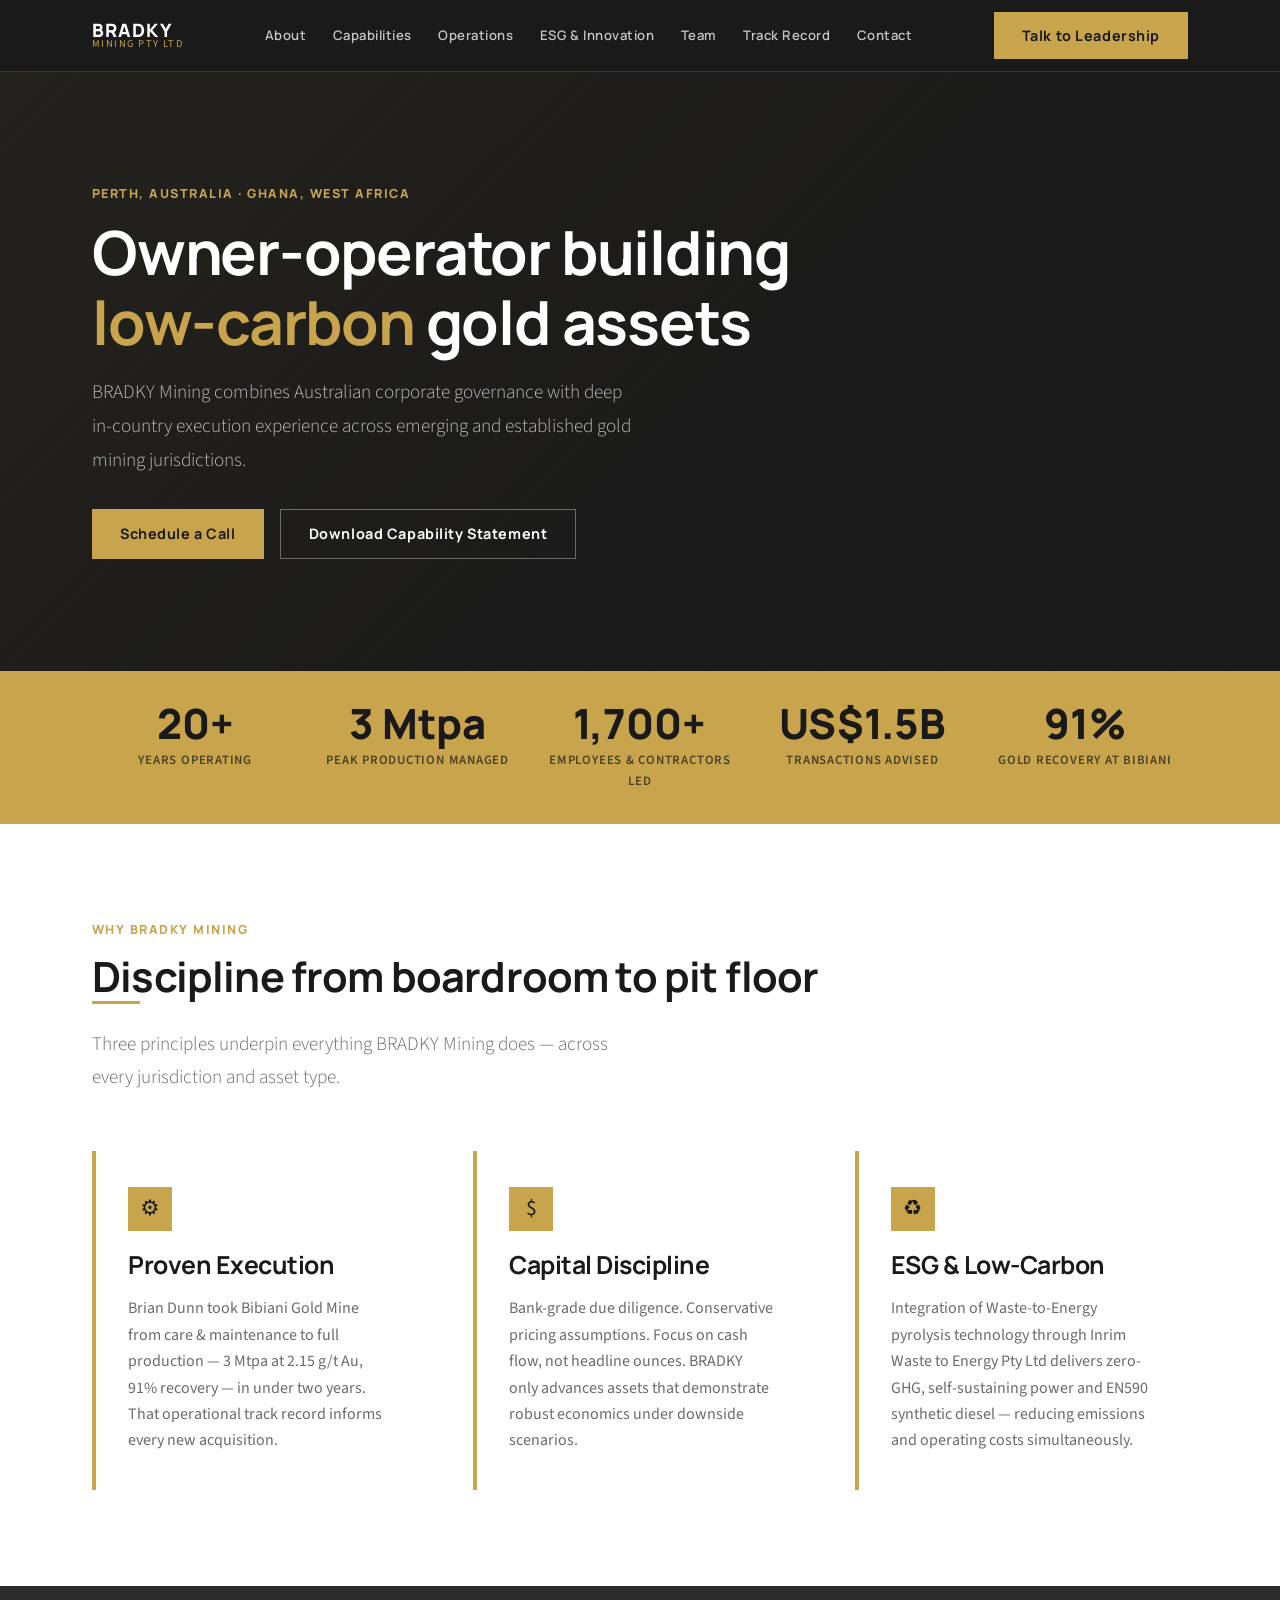
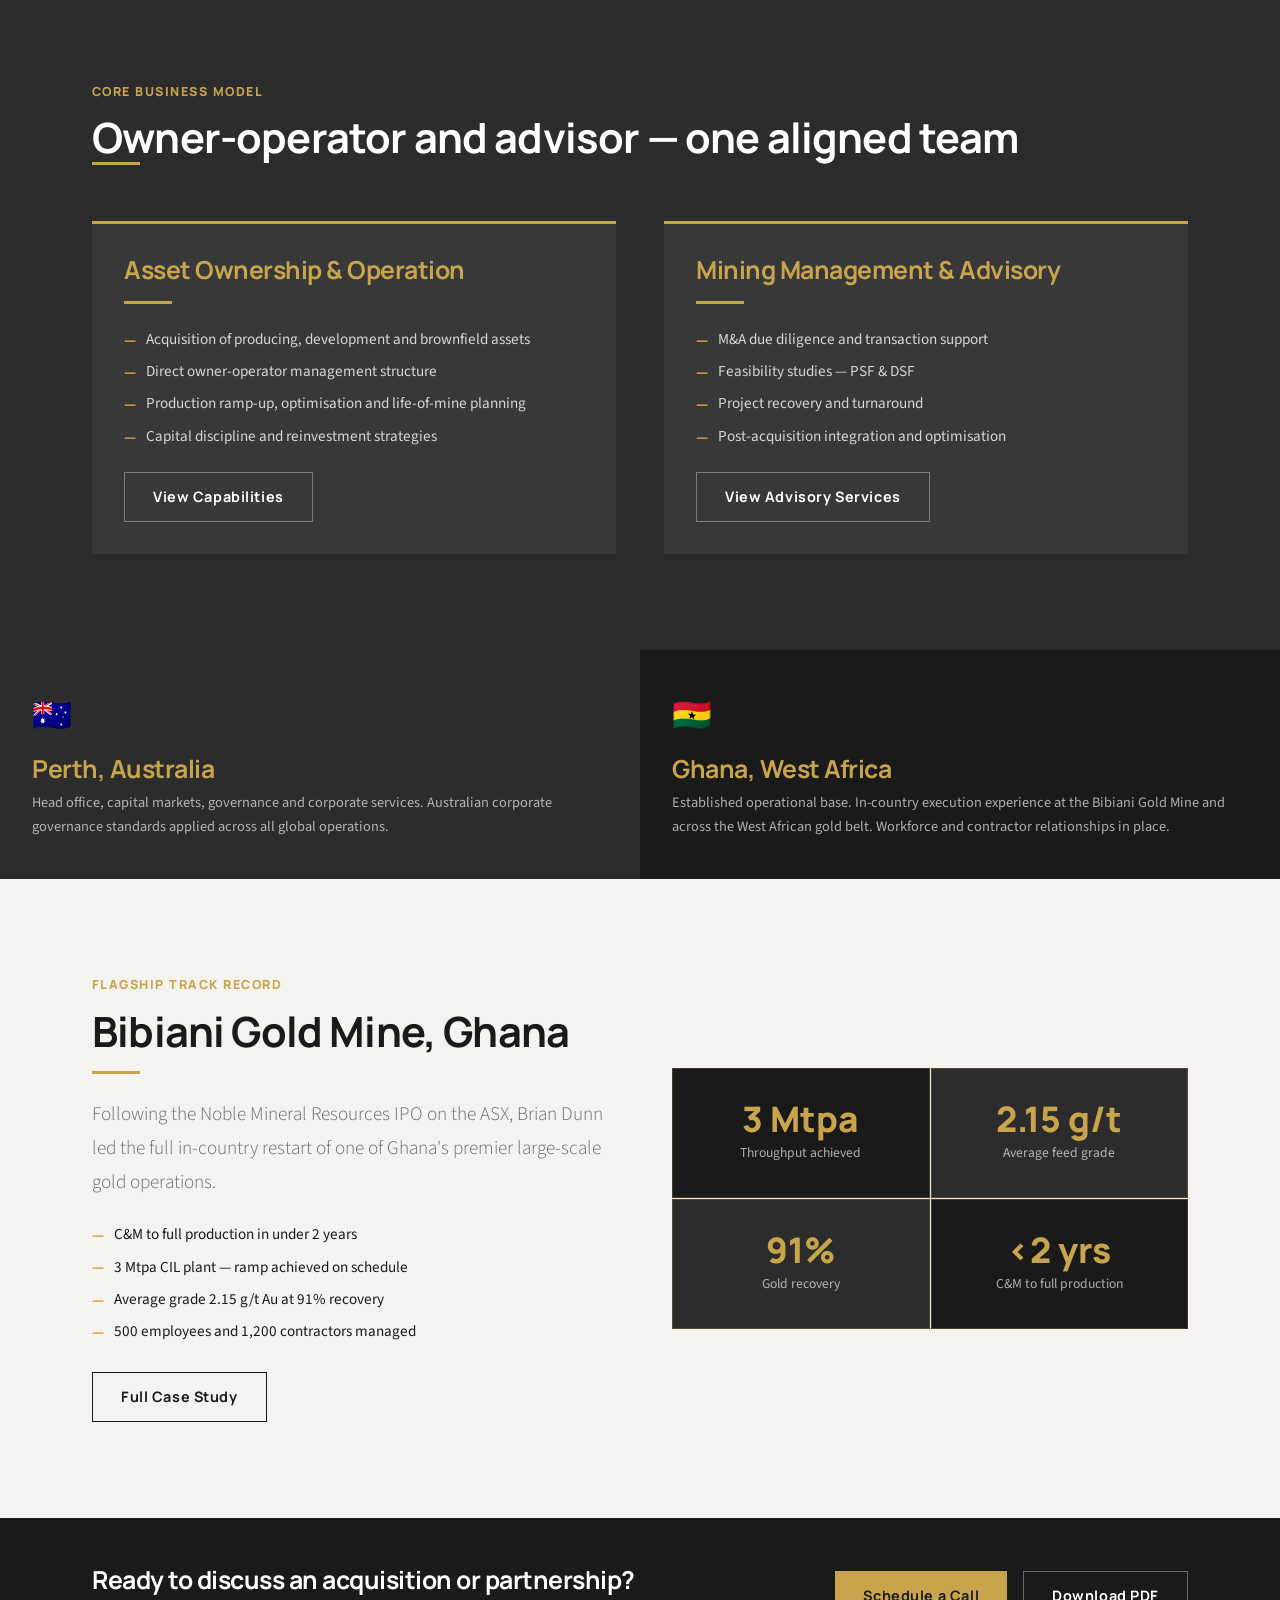
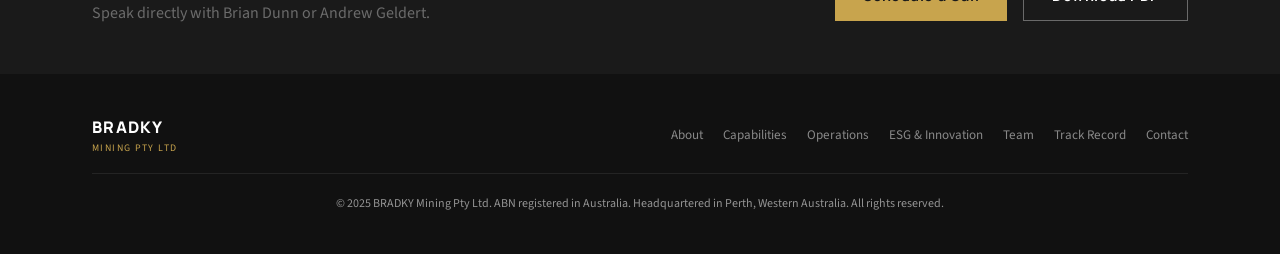
==== index.html @ a82b8973 "Initial build: BRADKY Mining static website 8-page HTML/CSS site with full design system, contact fo" ====
<!DOCTYPE html>
<html lang="en">
<head>
  <meta charset="UTF-8">
  <meta name="viewport" content="width=device-width, initial-scale=1.0">
  <title>BRADKY Mining — Owner-Operator Building Low-Carbon Gold Assets</title>
  <meta name="description" content="BRADKY Mining acquires, develops and operates world-class gold mining assets. Australian governance. West Africa execution. ESG-led, low-carbon operation.">
  <link rel="stylesheet" href="css/style.css">
  <script type="application/ld+json">
  {
    "@context": "https://schema.org",
    "@type": "Organization",
    "name": "BRADKY Mining Pty Ltd",
    "url": "https://bradkymining.com",
    "address": { "@type": "PostalAddress", "addressLocality": "Perth", "addressRegion": "WA", "addressCountry": "AU" },
    "contactPoint": [
      { "@type": "ContactPoint", "telephone": "+61439698681", "name": "Brian Dunn — Managing Director" },
      { "@type": "ContactPoint", "telephone": "+61456265282", "name": "Andrew Geldert — CEO" }
    ]
  }
  </script>
</head>
<body>

<!-- ── Navigation ──────────────────────────────────────────── -->
<nav class="nav">
  <div class="nav__inner">
    <a href="index.html" class="nav__logo">
      <span class="nav__logo-name">BRADKY</span>
      <span class="nav__logo-sub">Mining Pty Ltd</span>
    </a>

    <ul class="nav__links" id="navLinks">
      <li><a href="about.html">About</a></li>
      <li><a href="capabilities.html">Capabilities</a></li>
      <li><a href="operations.html">Operations</a></li>
      <li><a href="esg.html">ESG &amp; Innovation</a></li>
      <li><a href="team.html">Team</a></li>
      <li><a href="track-record.html">Track Record</a></li>
      <li><a href="contact.html">Contact</a></li>
    </ul>

    <div class="nav__cta">
      <a href="contact.html" class="btn btn--gold">Talk to Leadership</a>
    </div>

    <button class="nav__hamburger" id="hamburger" aria-label="Open menu">
      <span></span><span></span><span></span>
    </button>
  </div>
</nav>

<!-- ── Hero ────────────────────────────────────────────────── -->
<section class="hero">
  <div class="container">
    <div class="hero__inner">
      <span class="eyebrow">Perth, Australia · Ghana, West Africa</span>
      <h1>Owner-operator building <span>low-carbon</span> gold assets</h1>
      <p class="lead">BRADKY Mining combines Australian corporate governance with deep in-country execution experience across emerging and established gold mining jurisdictions.</p>
      <div class="hero__actions">
        <a href="contact.html" class="btn btn--gold">Schedule a Call</a>
        <a href="bradky-cap-statement.pdf" class="btn btn--outline" download>Download Capability Statement</a>
      </div>
    </div>
  </div>
</section>

<!-- ── Stats Band ───────────────────────────────────────────── -->
<div class="stats-band">
  <div class="container">
    <div class="stats-band__grid">
      <div class="stat-item">
        <div class="stat-item__value">20+</div>
        <div class="stat-item__label">Years operating</div>
      </div>
      <div class="stat-item">
        <div class="stat-item__value">3 Mtpa</div>
        <div class="stat-item__label">Peak production managed</div>
      </div>
      <div class="stat-item">
        <div class="stat-item__value">1,700+</div>
        <div class="stat-item__label">Employees &amp; contractors led</div>
      </div>
      <div class="stat-item">
        <div class="stat-item__value">US$1.5B</div>
        <div class="stat-item__label">Transactions advised</div>
      </div>
      <div class="stat-item">
        <div class="stat-item__value">91%</div>
        <div class="stat-item__label">Gold recovery at Bibiani</div>
      </div>
    </div>
  </div>
</div>

<!-- ── Three Proof Pillars ─────────────────────────────────── -->
<section class="section section--white">
  <div class="container">
    <div class="section-header">
      <span class="eyebrow">Why BRADKY Mining</span>
      <h2>Discipline from boardroom to pit floor</h2>
      <div class="gold-line"></div>
      <p class="lead">Three principles underpin everything BRADKY Mining does — across every jurisdiction and asset type.</p>
    </div>

    <div class="grid-3">
      <div class="pillar-card">
        <div class="pillar-card__icon">⚙</div>
        <h3>Proven Execution</h3>
        <p class="mt-2 text-slate">Brian Dunn took Bibiani Gold Mine from care &amp; maintenance to full production — 3 Mtpa at 2.15 g/t Au, 91% recovery — in under two years. That operational track record informs every new acquisition.</p>
      </div>

      <div class="pillar-card">
        <div class="pillar-card__icon">$</div>
        <h3>Capital Discipline</h3>
        <p class="mt-2 text-slate">Bank-grade due diligence. Conservative pricing assumptions. Focus on cash flow, not headline ounces. BRADKY only advances assets that demonstrate robust economics under downside scenarios.</p>
      </div>

      <div class="pillar-card">
        <div class="pillar-card__icon">♻</div>
        <h3>ESG &amp; Low-Carbon</h3>
        <p class="mt-2 text-slate">Integration of Waste-to-Energy pyrolysis technology through Inrim Waste to Energy Pty Ltd delivers zero-GHG, self-sustaining power and EN590 synthetic diesel — reducing emissions and operating costs simultaneously.</p>
      </div>
    </div>
  </div>
</section>

<!-- ── Dual Model ───────────────────────────────────────────── -->
<section class="section section--dark">
  <div class="container">
    <div class="section-header">
      <span class="eyebrow">Core Business Model</span>
      <h2 class="text-white">Owner-operator and advisor — one aligned team</h2>
      <div class="gold-line"></div>
    </div>

    <div class="grid-2">
      <div class="card card--dark">
        <h3 class="text-gold">Asset Ownership &amp; Operation</h3>
        <div class="gold-line mt-2"></div>
        <ul class="check-list check-list--dark mt-2">
          <li>Acquisition of producing, development and brownfield assets</li>
          <li>Direct owner-operator management structure</li>
          <li>Production ramp-up, optimisation and life-of-mine planning</li>
          <li>Capital discipline and reinvestment strategies</li>
        </ul>
        <a href="capabilities.html" class="btn btn--outline mt-4" style="margin-top:1.5rem">View Capabilities</a>
      </div>

      <div class="card card--dark">
        <h3 class="text-gold">Mining Management &amp; Advisory</h3>
        <div class="gold-line mt-2"></div>
        <ul class="check-list check-list--dark mt-2">
          <li>M&amp;A due diligence and transaction support</li>
          <li>Feasibility studies — PSF &amp; DSF</li>
          <li>Project recovery and turnaround</li>
          <li>Post-acquisition integration and optimisation</li>
        </ul>
        <a href="capabilities.html" class="btn btn--outline mt-4" style="margin-top:1.5rem">View Advisory Services</a>
      </div>
    </div>
  </div>
</section>

<!-- ── Geographic Footprint ────────────────────────────────── -->
<div class="footprint">
  <div class="footprint__item">
    <div class="footprint__flag">🇦🇺</div>
    <h3>Perth, Australia</h3>
    <p>Head office, capital markets, governance and corporate services. Australian corporate governance standards applied across all global operations.</p>
  </div>
  <div class="footprint__item">
    <div class="footprint__flag">🇬🇭</div>
    <h3>Ghana, West Africa</h3>
    <p>Established operational base. In-country execution experience at the Bibiani Gold Mine and across the West African gold belt. Workforce and contractor relationships in place.</p>
  </div>
</div>

<!-- ── Bibiani Highlight ────────────────────────────────────── -->
<section class="section">
  <div class="container">
    <div class="grid-2" style="align-items:center; gap: clamp(2rem,6vw,4rem)">
      <div>
        <span class="eyebrow">Flagship Track Record</span>
        <h2>Bibiani Gold Mine, Ghana</h2>
        <div class="gold-line mt-2"></div>
        <p class="lead mt-3">Following the Noble Mineral Resources IPO on the ASX, Brian Dunn led the full in-country restart of one of Ghana's premier large-scale gold operations.</p>
        <ul class="check-list mt-3">
          <li>C&amp;M to full production in under 2 years</li>
          <li>3 Mtpa CIL plant — ramp achieved on schedule</li>
          <li>Average grade 2.15 g/t Au at 91% recovery</li>
          <li>500 employees and 1,200 contractors managed</li>
        </ul>
        <a href="track-record.html" class="btn btn--outline-dark mt-4" style="margin-top:1.75rem">Full Case Study</a>
      </div>

      <div>
        <div style="display:grid; grid-template-columns:1fr 1fr; gap:1px; background:var(--stone)">
          <div class="metric-tile" style="background:var(--charcoal)">
            <div class="metric-tile__value">3 Mtpa</div>
            <div class="metric-tile__label">Throughput achieved</div>
          </div>
          <div class="metric-tile" style="background:var(--graphite)">
            <div class="metric-tile__value">2.15 g/t</div>
            <div class="metric-tile__label">Average feed grade</div>
          </div>
          <div class="metric-tile" style="background:var(--graphite)">
            <div class="metric-tile__value">91%</div>
            <div class="metric-tile__label">Gold recovery</div>
          </div>
          <div class="metric-tile" style="background:var(--charcoal)">
            <div class="metric-tile__value">&lt;2 yrs</div>
            <div class="metric-tile__label">C&amp;M to full production</div>
          </div>
        </div>
      </div>
    </div>
  </div>
</section>

<!-- ── CTA Band ─────────────────────────────────────────────── -->
<section class="section section--charcoal" style="padding-block:3rem">
  <div class="container" style="display:flex; flex-wrap:wrap; align-items:center; justify-content:space-between; gap:1.5rem">
    <div>
      <h3 class="text-white" style="margin-bottom:0.35rem">Ready to discuss an acquisition or partnership?</h3>
      <p class="text-slate">Speak directly with Brian Dunn or Andrew Geldert.</p>
    </div>
    <div style="display:flex; gap:1rem; flex-wrap:wrap">
      <a href="contact.html" class="btn btn--gold">Schedule a Call</a>
      <a href="bradky-cap-statement.pdf" class="btn btn--outline" download>Download PDF</a>
    </div>
  </div>
</section>

<!-- ── Footer ──────────────────────────────────────────────── -->
<footer class="footer">
  <div class="container">
    <div class="footer__inner">
      <div>
        <div class="footer__logo-name">BRADKY</div>
        <div class="footer__logo-sub">Mining Pty Ltd</div>
      </div>
      <nav class="footer__links">
        <a href="about.html">About</a>
        <a href="capabilities.html">Capabilities</a>
        <a href="operations.html">Operations</a>
        <a href="esg.html">ESG &amp; Innovation</a>
        <a href="team.html">Team</a>
        <a href="track-record.html">Track Record</a>
        <a href="contact.html">Contact</a>
      </nav>
    </div>
    <div class="footer__copy">
      &copy; 2025 BRADKY Mining Pty Ltd. ABN registered in Australia. Headquartered in Perth, Western Australia. All rights reserved.
    </div>
  </div>
</footer>

<script>
  const ham = document.getElementById('hamburger');
  const links = document.getElementById('navLinks');
  ham.addEventListener('click', () => {
    links.classList.toggle('open');
  });
  // Mark active nav link
  const path = location.pathname.split('/').pop() || 'index.html';
  document.querySelectorAll('.nav__links a').forEach(a => {
    if (a.getAttribute('href') === path) a.classList.add('active');
  });
</script>
</body>
</html>
---- css/style.css ----
/* ============================================================
   BRADKY MINING — Global Stylesheet
   Colors: Charcoal #1A1A1A | Graphite #2C2C2C | Gold #C8A44D
           Off-white #F4F3EF | Stone #E8E6DF | Slate #6B6B6B
   Fonts: Manrope (headings) | Source Sans 3 (body)
============================================================ */

@import url('https://fonts.googleapis.com/css2?family=Manrope:wght@400;600;700;800&family=Source+Sans+3:ital,wght@0,300;0,400;0,600;1,400&display=swap');

/* ── Reset & Base ─────────────────────────────────────────── */

*, *::before, *::after { box-sizing: border-box; margin: 0; padding: 0; }

html { scroll-behavior: smooth; font-size: 16px; }

body {
  font-family: 'Source Sans 3', system-ui, sans-serif;
  font-weight: 400;
  color: #1A1A1A;
  background: #F4F3EF;
  line-height: 1.65;
  -webkit-font-smoothing: antialiased;
}

img { display: block; max-width: 100%; }
a { color: inherit; text-decoration: none; }
ul { list-style: none; }

/* ── CSS Custom Properties ───────────────────────────────── */

:root {
  --gold:      #C8A44D;
  --gold-dark: #A8853A;
  --charcoal:  #1A1A1A;
  --graphite:  #2C2C2C;
  --slate:     #6B6B6B;
  --stone:     #E8E6DF;
  --offwhite:  #F4F3EF;
  --white:     #FFFFFF;

  --nav-h: 72px;
  --max-w: 1160px;
  --gap:   clamp(1.5rem, 4vw, 3rem);
  --section-pad: clamp(3.5rem, 8vw, 6rem);
}

/* ── Typography ──────────────────────────────────────────── */

h1, h2, h3, h4, h5 {
  font-family: 'Manrope', sans-serif;
  font-weight: 700;
  line-height: 1.15;
  letter-spacing: -0.02em;
}

h1 { font-size: clamp(2.4rem, 5vw, 3.8rem); }
h2 { font-size: clamp(1.75rem, 3.5vw, 2.6rem); }
h3 { font-size: clamp(1.2rem, 2.5vw, 1.55rem); }
h4 { font-size: 1.1rem; font-weight: 600; }

.eyebrow {
  font-family: 'Manrope', sans-serif;
  font-size: 0.78rem;
  font-weight: 800;
  letter-spacing: 0.12em;
  text-transform: uppercase;
  color: var(--gold);
  margin-bottom: 0.75rem;
  display: block;
}

.lead {
  font-size: clamp(1.05rem, 2vw, 1.2rem);
  font-weight: 300;
  color: var(--slate);
  max-width: 60ch;
  line-height: 1.75;
}

/* ── Layout ──────────────────────────────────────────────── */

.container {
  width: 100%;
  max-width: var(--max-w);
  margin-inline: auto;
  padding-inline: clamp(1rem, 4vw, 2rem);
}

.section {
  padding-block: var(--section-pad);
}

.section--dark {
  background: var(--graphite);
  color: var(--white);
}

.section--charcoal {
  background: var(--charcoal);
  color: var(--white);
}

.section--stone {
  background: var(--stone);
}

.section--white {
  background: var(--white);
}

.grid-2 {
  display: grid;
  grid-template-columns: repeat(auto-fit, minmax(min(100%, 480px), 1fr));
  gap: var(--gap);
}

.grid-3 {
  display: grid;
  grid-template-columns: repeat(auto-fit, minmax(min(100%, 300px), 1fr));
  gap: var(--gap);
}

.grid-4 {
  display: grid;
  grid-template-columns: repeat(auto-fit, minmax(min(100%, 220px), 1fr));
  gap: var(--gap);
}

.flex-center {
  display: flex;
  align-items: center;
  justify-content: center;
}

.text-center { text-align: center; }

.section-header {
  margin-bottom: clamp(2rem, 5vw, 3.5rem);
}

.section-header.centered {
  text-align: center;
}

.section-header.centered .lead {
  margin-inline: auto;
}

/* ── Buttons ─────────────────────────────────────────────── */

.btn {
  display: inline-flex;
  align-items: center;
  gap: 0.5rem;
  padding: 0.75rem 1.75rem;
  font-family: 'Manrope', sans-serif;
  font-size: 0.9rem;
  font-weight: 700;
  letter-spacing: 0.04em;
  border: none;
  cursor: pointer;
  transition: all 0.2s ease;
  white-space: nowrap;
}

.btn--gold {
  background: var(--gold);
  color: var(--charcoal);
}

.btn--gold:hover {
  background: var(--gold-dark);
  transform: translateY(-1px);
}

.btn--outline {
  background: transparent;
  color: var(--white);
  border: 1.5px solid rgba(255,255,255,0.35);
}

.btn--outline:hover {
  border-color: var(--gold);
  color: var(--gold);
}

.btn--outline-dark {
  background: transparent;
  color: var(--charcoal);
  border: 1.5px solid var(--charcoal);
}

.btn--outline-dark:hover {
  background: var(--charcoal);
  color: var(--white);
}

/* ── Navigation ──────────────────────────────────────────── */

.nav {
  position: sticky;
  top: 0;
  z-index: 100;
  height: var(--nav-h);
  background: var(--charcoal);
  border-bottom: 1px solid rgba(200,164,77,0.2);
  display: flex;
  align-items: center;
}

.nav__inner {
  display: flex;
  align-items: center;
  justify-content: space-between;
  gap: 2rem;
  width: 100%;
  max-width: var(--max-w);
  margin-inline: auto;
  padding-inline: clamp(1rem, 4vw, 2rem);
}

.nav__logo {
  display: flex;
  flex-direction: column;
  line-height: 1;
}

.nav__logo-name {
  font-family: 'Manrope', sans-serif;
  font-size: 1.15rem;
  font-weight: 800;
  color: var(--white);
  letter-spacing: 0.06em;
  text-transform: uppercase;
}

.nav__logo-sub {
  font-size: 0.65rem;
  font-weight: 400;
  letter-spacing: 0.14em;
  text-transform: uppercase;
  color: var(--gold);
}

.nav__links {
  display: flex;
  align-items: center;
  gap: 0.25rem;
}

.nav__links a {
  font-family: 'Manrope', sans-serif;
  font-size: 0.82rem;
  font-weight: 600;
  letter-spacing: 0.04em;
  color: rgba(255,255,255,0.75);
  padding: 0.4rem 0.7rem;
  transition: color 0.15s;
}

.nav__links a:hover,
.nav__links a.active {
  color: var(--gold);
}

.nav__cta {
  flex-shrink: 0;
}

.nav__hamburger {
  display: none;
  flex-direction: column;
  gap: 5px;
  cursor: pointer;
  background: none;
  border: none;
  padding: 4px;
}

.nav__hamburger span {
  display: block;
  width: 24px;
  height: 2px;
  background: var(--white);
  transition: all 0.2s;
}

/* ── Hero ────────────────────────────────────────────────── */

.hero {
  background: var(--charcoal);
  color: var(--white);
  padding-block: clamp(4rem, 10vw, 7rem);
  position: relative;
  overflow: hidden;
}

.hero::before {
  content: '';
  position: absolute;
  inset: 0;
  background:
    linear-gradient(135deg, rgba(200,164,77,0.06) 0%, transparent 60%),
    repeating-linear-gradient(
      -45deg,
      transparent,
      transparent 40px,
      rgba(255,255,255,0.012) 40px,
      rgba(255,255,255,0.012) 41px
    );
  pointer-events: none;
}

.hero__inner {
  position: relative;
  max-width: 760px;
}

.hero h1 {
  margin-bottom: 1.25rem;
  color: var(--white);
}

.hero h1 span {
  color: var(--gold);
}

.hero .lead {
  color: rgba(255,255,255,0.7);
  margin-bottom: 2rem;
}

.hero__actions {
  display: flex;
  flex-wrap: wrap;
  gap: 1rem;
}

/* ── Stats Band ──────────────────────────────────────────── */

.stats-band {
  background: var(--gold);
  padding-block: 2rem;
}

.stats-band__grid {
  display: grid;
  grid-template-columns: repeat(auto-fit, minmax(150px, 1fr));
  gap: 1rem;
  text-align: center;
}

.stat-item__value {
  font-family: 'Manrope', sans-serif;
  font-size: clamp(1.8rem, 4vw, 2.6rem);
  font-weight: 800;
  color: var(--charcoal);
  line-height: 1;
}

.stat-item__label {
  font-size: 0.8rem;
  font-weight: 600;
  color: rgba(26,26,26,0.7);
  text-transform: uppercase;
  letter-spacing: 0.06em;
  margin-top: 0.35rem;
}

/* ── Cards ───────────────────────────────────────────────── */

.card {
  background: var(--white);
  padding: 2rem;
  border-top: 3px solid var(--gold);
}

.card--dark {
  background: rgba(255,255,255,0.06);
  border-top-color: var(--gold);
  color: var(--white);
}

.card h3, .card h4 {
  margin-bottom: 0.75rem;
}

.card p {
  font-size: 0.95rem;
  color: var(--slate);
  line-height: 1.65;
}

.card--dark p {
  color: rgba(255,255,255,0.65);
}

/* Pillar cards on home */
.pillar-card {
  padding: 2.25rem 2rem;
  background: var(--white);
  border-left: 4px solid var(--gold);
}

.pillar-card__icon {
  width: 44px;
  height: 44px;
  background: var(--gold);
  display: flex;
  align-items: center;
  justify-content: center;
  margin-bottom: 1.25rem;
  font-size: 1.35rem;
}

/* ── Check Lists ─────────────────────────────────────────── */

.check-list {
  display: flex;
  flex-direction: column;
  gap: 0.55rem;
}

.check-list li {
  display: flex;
  gap: 0.65rem;
  font-size: 0.95rem;
  line-height: 1.5;
}

.check-list li::before {
  content: '—';
  color: var(--gold);
  flex-shrink: 0;
  font-weight: 700;
  margin-top: 0.05em;
}

.check-list--dark li {
  color: rgba(255,255,255,0.8);
}

/* ── Footprint band ──────────────────────────────────────── */

.footprint {
  display: grid;
  grid-template-columns: repeat(auto-fit, minmax(250px, 1fr));
  gap: 0;
}

.footprint__item {
  padding: 2.5rem 2rem;
  position: relative;
}

.footprint__item:first-child { background: var(--graphite); }
.footprint__item:last-child  { background: var(--charcoal); }

.footprint__flag {
  font-size: 2rem;
  margin-bottom: 0.75rem;
}

.footprint__item h3 {
  color: var(--gold);
  margin-bottom: 0.5rem;
}

.footprint__item p {
  color: rgba(255,255,255,0.65);
  font-size: 0.9rem;
}

/* ── Process timeline ────────────────────────────────────── */

.process-steps {
  display: grid;
  grid-template-columns: repeat(auto-fit, minmax(200px, 1fr));
  gap: 0;
  position: relative;
}

.process-step {
  padding: 2rem 1.5rem;
  background: var(--white);
  border-top: 4px solid transparent;
  position: relative;
}

.process-step:nth-child(1) { border-color: #C8A44D; }
.process-step:nth-child(2) { border-color: #B8943D; }
.process-step:nth-child(3) { border-color: #A8842D; }
.process-step:nth-child(4) { border-color: #98741D; }

.process-step__num {
  font-family: 'Manrope', sans-serif;
  font-size: 2.5rem;
  font-weight: 800;
  color: var(--stone);
  line-height: 1;
  margin-bottom: 0.5rem;
}

.process-step h4 {
  margin-bottom: 0.5rem;
  color: var(--charcoal);
}

.process-step p {
  font-size: 0.88rem;
  color: var(--slate);
}

/* ── Bio Cards ───────────────────────────────────────────── */

.bio-card {
  background: var(--white);
  overflow: hidden;
}

.bio-card__head {
  background: var(--graphite);
  padding: 2rem;
  position: relative;
}

.bio-card__avatar {
  width: 72px;
  height: 72px;
  border-radius: 50%;
  background: var(--gold);
  display: flex;
  align-items: center;
  justify-content: center;
  font-family: 'Manrope', sans-serif;
  font-size: 1.5rem;
  font-weight: 800;
  color: var(--charcoal);
  margin-bottom: 1rem;
}

.bio-card__name {
  font-family: 'Manrope', sans-serif;
  font-size: 1.2rem;
  font-weight: 700;
  color: var(--white);
  margin-bottom: 0.2rem;
}

.bio-card__role {
  font-size: 0.8rem;
  color: var(--gold);
  font-weight: 600;
  letter-spacing: 0.06em;
  text-transform: uppercase;
}

.bio-card__body {
  padding: 1.75rem 2rem;
}

.bio-card__body p {
  font-size: 0.92rem;
  color: var(--slate);
  margin-bottom: 1rem;
  line-height: 1.6;
}

/* ── Team roster table-style ─────────────────────────────── */

.team-grid {
  display: grid;
  grid-template-columns: repeat(auto-fill, minmax(min(100%, 280px), 1fr));
  gap: 1px;
  background: var(--stone);
}

.team-member {
  background: var(--white);
  padding: 1.5rem;
}

.team-member__initials {
  width: 48px;
  height: 48px;
  background: var(--charcoal);
  color: var(--gold);
  font-family: 'Manrope', sans-serif;
  font-weight: 800;
  font-size: 0.95rem;
  display: flex;
  align-items: center;
  justify-content: center;
  margin-bottom: 0.85rem;
  letter-spacing: 0.04em;
}

.team-member__name {
  font-family: 'Manrope', sans-serif;
  font-size: 1rem;
  font-weight: 700;
  color: var(--charcoal);
}

.team-member__discipline {
  font-size: 0.78rem;
  font-weight: 600;
  color: var(--gold);
  letter-spacing: 0.08em;
  text-transform: uppercase;
  margin-bottom: 0.6rem;
}

.team-member__region {
  display: inline-block;
  font-size: 0.72rem;
  padding: 0.2rem 0.55rem;
  background: var(--stone);
  color: var(--slate);
  letter-spacing: 0.04em;
  margin-bottom: 0.75rem;
}

.team-member__bio {
  font-size: 0.88rem;
  color: var(--slate);
  line-height: 1.55;
}

/* ── Metric/Proof tiles ──────────────────────────────────── */

.metric-tile {
  padding: 2rem;
  background: rgba(200,164,77,0.08);
  border: 1px solid rgba(200,164,77,0.25);
  text-align: center;
}

.metric-tile__value {
  font-family: 'Manrope', sans-serif;
  font-size: 2.2rem;
  font-weight: 800;
  color: var(--gold);
  line-height: 1;
  margin-bottom: 0.4rem;
}

.metric-tile__label {
  font-size: 0.85rem;
  color: rgba(255,255,255,0.65);
}

/* ── W2E Diagram ─────────────────────────────────────────── */

.w2e-flow {
  display: flex;
  flex-wrap: wrap;
  align-items: center;
  gap: 0;
}

.w2e-step {
  flex: 1;
  min-width: 160px;
  padding: 1.5rem 1.25rem;
  background: rgba(255,255,255,0.05);
  text-align: center;
  position: relative;
}

.w2e-step + .w2e-step::before {
  content: '→';
  position: absolute;
  left: -0.75rem;
  top: 50%;
  transform: translateY(-50%);
  color: var(--gold);
  font-size: 1.1rem;
  font-weight: 700;
}

.w2e-step__icon {
  font-size: 2rem;
  margin-bottom: 0.5rem;
  display: block;
}

.w2e-step h4 {
  color: var(--gold);
  font-size: 0.85rem;
  letter-spacing: 0.06em;
  text-transform: uppercase;
  margin-bottom: 0.35rem;
}

.w2e-step p {
  font-size: 0.82rem;
  color: rgba(255,255,255,0.55);
}

/* ── Contact ─────────────────────────────────────────────── */

.contact-form {
  display: flex;
  flex-direction: column;
  gap: 1rem;
}

.form-group {
  display: flex;
  flex-direction: column;
  gap: 0.35rem;
}

.form-group label {
  font-family: 'Manrope', sans-serif;
  font-size: 0.8rem;
  font-weight: 700;
  letter-spacing: 0.06em;
  text-transform: uppercase;
  color: var(--slate);
}

.form-group input,
.form-group select,
.form-group textarea {
  padding: 0.75rem 1rem;
  font-family: 'Source Sans 3', sans-serif;
  font-size: 0.95rem;
  border: 1.5px solid var(--stone);
  background: var(--white);
  color: var(--charcoal);
  transition: border-color 0.15s;
  outline: none;
  width: 100%;
}

.form-group input:focus,
.form-group select:focus,
.form-group textarea:focus {
  border-color: var(--gold);
}

.form-group textarea { resize: vertical; min-height: 120px; }

.contact-detail {
  display: flex;
  gap: 1rem;
  align-items: flex-start;
  padding: 1.25rem 0;
  border-bottom: 1px solid var(--stone);
}

.contact-detail__icon {
  width: 40px;
  height: 40px;
  background: var(--gold);
  display: flex;
  align-items: center;
  justify-content: center;
  font-size: 1rem;
  flex-shrink: 0;
}

.contact-detail__label {
  font-size: 0.78rem;
  font-weight: 700;
  letter-spacing: 0.08em;
  text-transform: uppercase;
  color: var(--slate);
  margin-bottom: 0.2rem;
}

.contact-detail__value {
  font-size: 0.95rem;
  color: var(--charcoal);
  font-weight: 600;
}

.contact-detail__value a {
  color: var(--charcoal);
}

.contact-detail__value a:hover {
  color: var(--gold-dark);
}

/* ── Quote block ─────────────────────────────────────────── */

.quote-block {
  border-left: 4px solid var(--gold);
  padding: 1.25rem 1.75rem;
  background: rgba(200,164,77,0.06);
}

.quote-block p {
  font-style: italic;
  font-size: 1.05rem;
  color: var(--charcoal);
  line-height: 1.7;
}

/* ── Accordion ───────────────────────────────────────────── */

.accordion-item {
  border-bottom: 1px solid var(--stone);
}

.accordion-btn {
  width: 100%;
  display: flex;
  justify-content: space-between;
  align-items: center;
  padding: 1.1rem 0;
  background: none;
  border: none;
  cursor: pointer;
  font-family: 'Manrope', sans-serif;
  font-size: 1rem;
  font-weight: 700;
  color: var(--charcoal);
  text-align: left;
  gap: 1rem;
}

.accordion-btn:hover { color: var(--gold-dark); }

.accordion-btn__icon {
  flex-shrink: 0;
  width: 28px;
  height: 28px;
  border: 1.5px solid currentColor;
  display: flex;
  align-items: center;
  justify-content: center;
  font-size: 1rem;
  transition: transform 0.2s;
}

.accordion-item.open .accordion-btn__icon { transform: rotate(45deg); }

.accordion-body {
  display: none;
  padding-bottom: 1.25rem;
}

.accordion-item.open .accordion-body { display: block; }

/* ── Page hero (inner pages) ─────────────────────────────── */

.page-hero {
  background: var(--graphite);
  padding-block: clamp(2.5rem, 6vw, 4rem);
  color: var(--white);
  border-bottom: 3px solid var(--gold);
}

.page-hero h1 { color: var(--white); margin-bottom: 0.6rem; }
.page-hero .lead { color: rgba(255,255,255,0.65); }

/* ── Dividers ────────────────────────────────────────────── */

.gold-line {
  width: 48px;
  height: 3px;
  background: var(--gold);
  margin-bottom: 1.5rem;
}

.gold-line--center { margin-inline: auto; margin-bottom: 1.5rem; }

/* ── Footer ──────────────────────────────────────────────── */

.footer {
  background: #111;
  color: rgba(255,255,255,0.55);
  padding-block: 2.5rem;
}

.footer__inner {
  display: flex;
  flex-wrap: wrap;
  justify-content: space-between;
  align-items: center;
  gap: 1.5rem;
}

.footer__logo-name {
  font-family: 'Manrope', sans-serif;
  font-size: 1rem;
  font-weight: 800;
  color: var(--white);
  letter-spacing: 0.08em;
  text-transform: uppercase;
}

.footer__logo-sub {
  font-size: 0.62rem;
  letter-spacing: 0.14em;
  text-transform: uppercase;
  color: var(--gold);
}

.footer__links {
  display: flex;
  flex-wrap: wrap;
  gap: 0.25rem 1.25rem;
}

.footer__links a {
  font-size: 0.82rem;
  color: rgba(255,255,255,0.5);
  transition: color 0.15s;
}

.footer__links a:hover { color: var(--gold); }

.footer__copy {
  width: 100%;
  font-size: 0.75rem;
  text-align: center;
  border-top: 1px solid rgba(255,255,255,0.08);
  margin-top: 1rem;
  padding-top: 1.25rem;
}

/* ── Utility ─────────────────────────────────────────────── */

.mt-1 { margin-top: 0.5rem; }
.mt-2 { margin-top: 1rem; }
.mt-3 { margin-top: 1.5rem; }
.mt-4 { margin-top: 2rem; }
.mb-1 { margin-bottom: 0.5rem; }
.mb-2 { margin-bottom: 1rem; }
.mb-3 { margin-bottom: 1.5rem; }

.text-gold   { color: var(--gold); }
.text-slate  { color: var(--slate); }
.text-white  { color: var(--white); }
.text-small  { font-size: 0.88rem; }

.bg-white    { background: var(--white); }
.bg-offwhite { background: var(--offwhite); }

.sr-only {
  position: absolute; width: 1px; height: 1px;
  padding: 0; margin: -1px; overflow: hidden;
  clip: rect(0,0,0,0); white-space: nowrap; border-width: 0;
}

/* ── Responsive ──────────────────────────────────────────── */

@media (max-width: 768px) {
  .nav__links { display: none; }
  .nav__links.open {
    display: flex;
    flex-direction: column;
    position: absolute;
    top: var(--nav-h);
    left: 0; right: 0;
    background: var(--charcoal);
    padding: 1rem;
    border-top: 1px solid rgba(200,164,77,0.2);
    border-bottom: 1px solid rgba(200,164,77,0.2);
  }
  .nav__hamburger { display: flex; }
  .nav__cta { display: none; }

  .w2e-step + .w2e-step::before { display: none; }

  .footprint { grid-template-columns: 1fr; }
}

@media (max-width: 480px) {
  .hero__actions { flex-direction: column; }
  .btn { width: 100%; justify-content: center; }
}
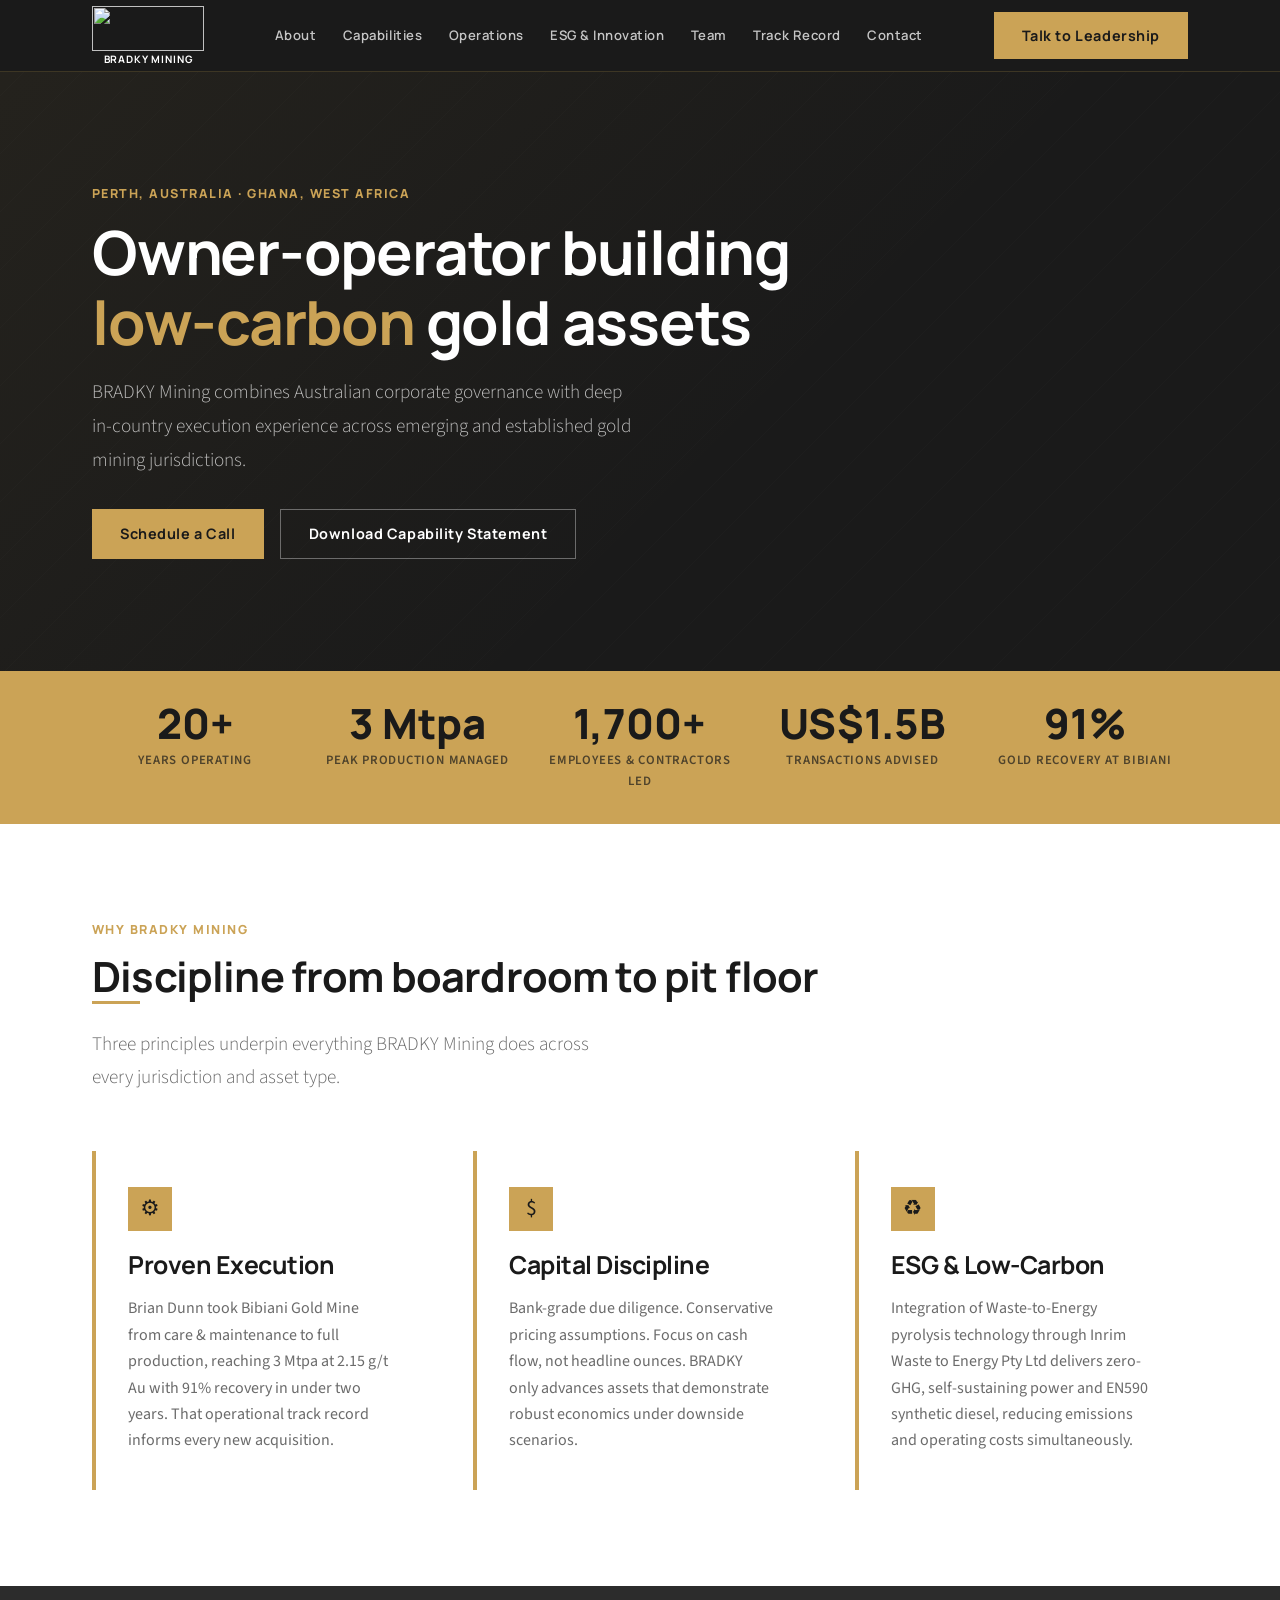
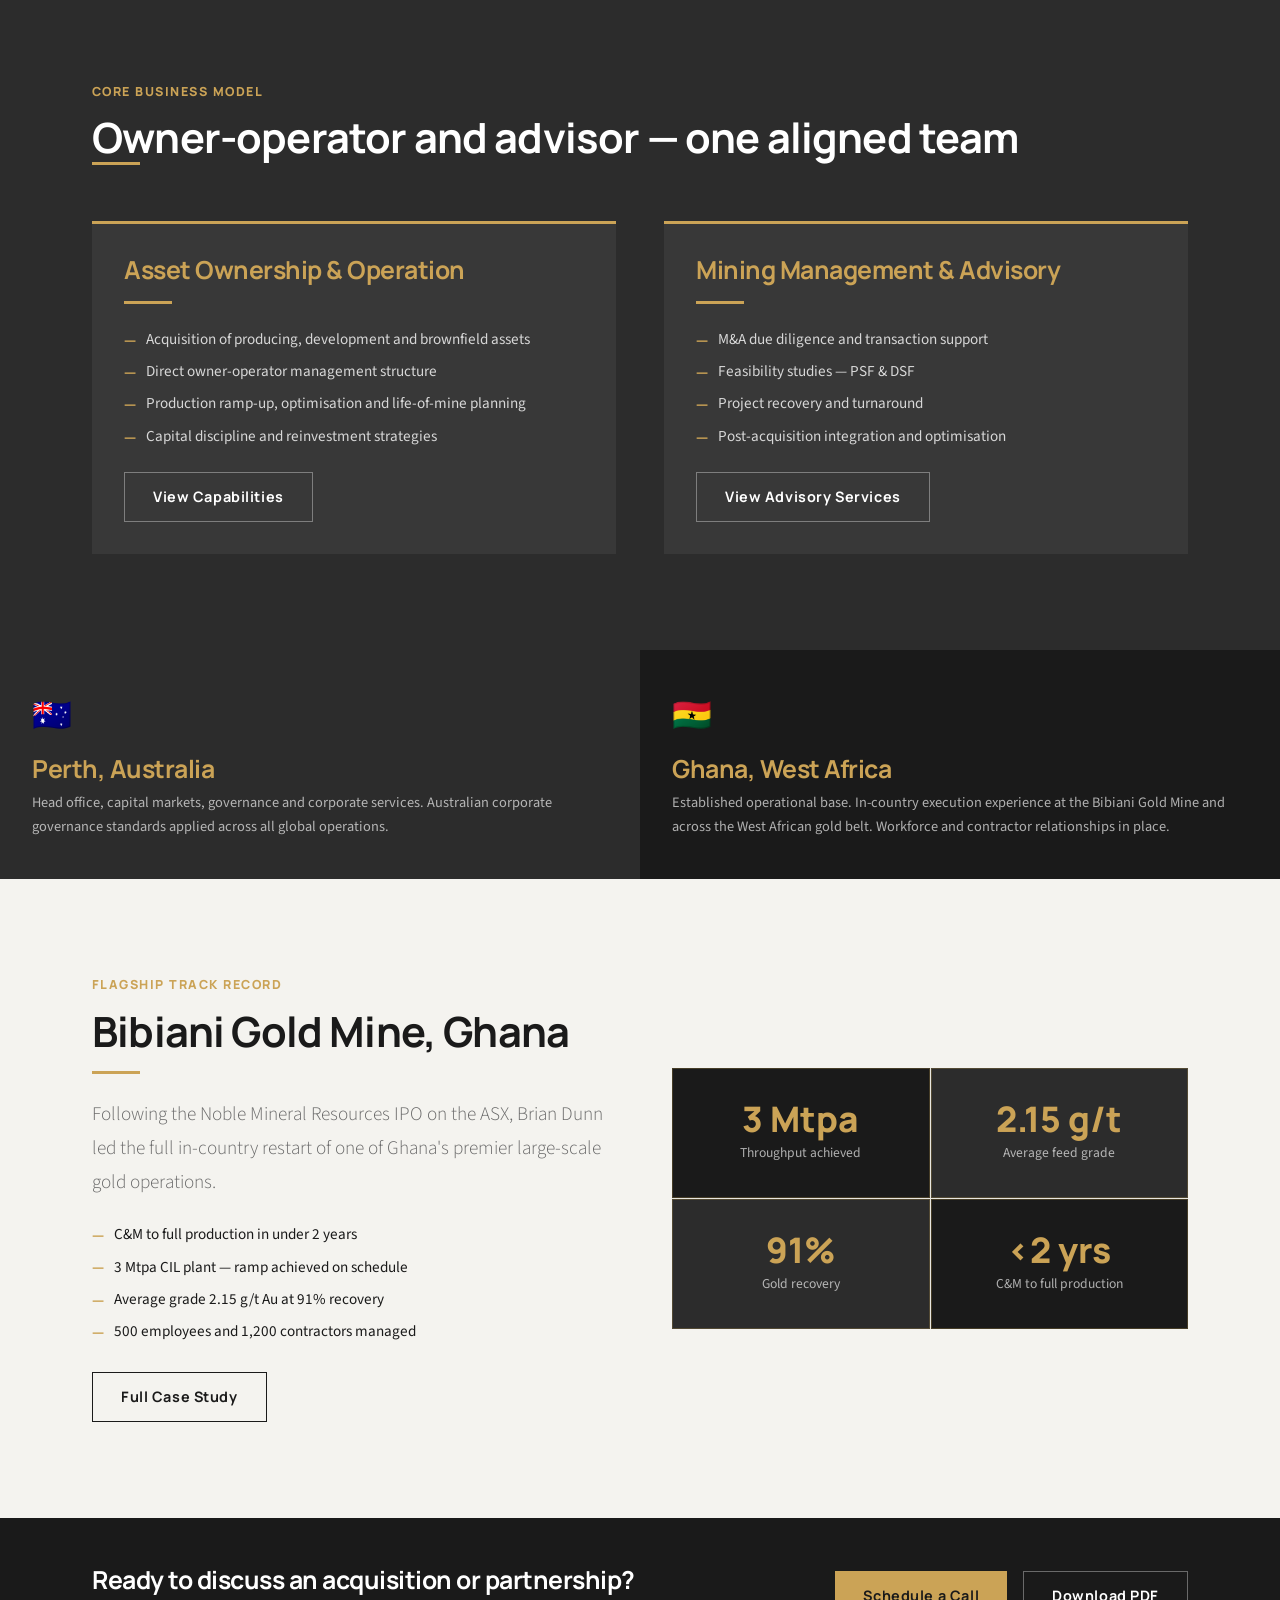
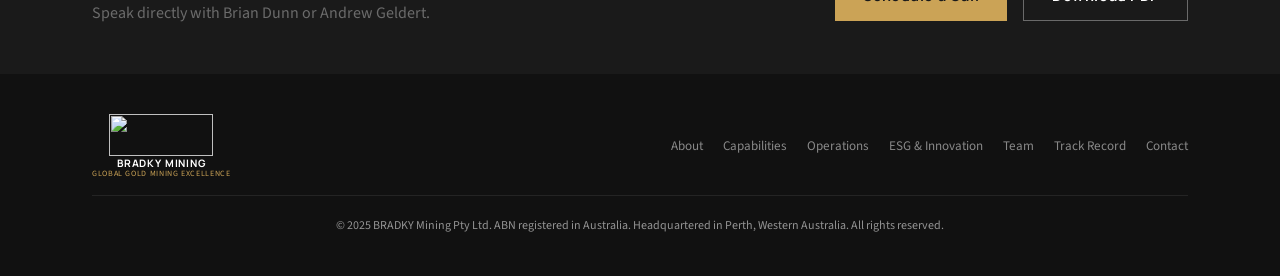
==== commit 0b7208ba: "modified:   about.html" ====
--- a/index.html
+++ b/index.html
@@ -25,9 +25,13 @@
 <!-- ── Navigation ──────────────────────────────────────────── -->
 <nav class="nav">
   <div class="nav__inner">
-    <a href="index.html" class="nav__logo">
-      <span class="nav__logo-name">BRADKY</span>
-      <span class="nav__logo-sub">Mining Pty Ltd</span>
+    <a href="index.html" class="nav__logo" aria-label="BRADKY Mining home">
+      <img src="assets/bradky-tmp.svg" class="brand-logo brand-logo--nav" alt="" aria-hidden="true">
+      <span class="brand-logo-text" aria-hidden="true">
+      <span class="brand-logo-name">BRADKY Mining</span>
+      <span class="brand-logo-tagline">global gold mining excellence</span>
+      </span>
+      <span class="sr-only">BRADKY Mining Pty Ltd</span>
     </a>
 
     <ul class="nav__links" id="navLinks">
@@ -100,14 +104,14 @@
       <span class="eyebrow">Why BRADKY Mining</span>
       <h2>Discipline from boardroom to pit floor</h2>
       <div class="gold-line"></div>
-      <p class="lead">Three principles underpin everything BRADKY Mining does — across every jurisdiction and asset type.</p>
+      <p class="lead">Three principles underpin everything BRADKY Mining does across every jurisdiction and asset type.</p>
     </div>
 
     <div class="grid-3">
       <div class="pillar-card">
         <div class="pillar-card__icon">⚙</div>
         <h3>Proven Execution</h3>
-        <p class="mt-2 text-slate">Brian Dunn took Bibiani Gold Mine from care &amp; maintenance to full production — 3 Mtpa at 2.15 g/t Au, 91% recovery — in under two years. That operational track record informs every new acquisition.</p>
+        <p class="mt-2 text-slate">Brian Dunn took Bibiani Gold Mine from care &amp; maintenance to full production, reaching 3 Mtpa at 2.15 g/t Au with 91% recovery in under two years. That operational track record informs every new acquisition.</p>
       </div>
 
       <div class="pillar-card">
@@ -119,7 +123,7 @@
       <div class="pillar-card">
         <div class="pillar-card__icon">♻</div>
         <h3>ESG &amp; Low-Carbon</h3>
-        <p class="mt-2 text-slate">Integration of Waste-to-Energy pyrolysis technology through Inrim Waste to Energy Pty Ltd delivers zero-GHG, self-sustaining power and EN590 synthetic diesel — reducing emissions and operating costs simultaneously.</p>
+        <p class="mt-2 text-slate">Integration of Waste-to-Energy pyrolysis technology through Inrim Waste to Energy Pty Ltd delivers zero-GHG, self-sustaining power and EN590 synthetic diesel, reducing emissions and operating costs simultaneously.</p>
       </div>
     </div>
   </div>
@@ -236,10 +240,14 @@
 <footer class="footer">
   <div class="container">
     <div class="footer__inner">
-      <div>
-        <div class="footer__logo-name">BRADKY</div>
-        <div class="footer__logo-sub">Mining Pty Ltd</div>
-      </div>
+      <a href="index.html" class="footer__logo" aria-label="BRADKY Mining home">
+        <img src="assets/bradky-tmp.svg" class="brand-logo brand-logo--footer" alt="" aria-hidden="true">
+        <span class="brand-logo-text" aria-hidden="true">
+        <span class="brand-logo-name">BRADKY Mining</span>
+        <span class="brand-logo-tagline">global gold mining excellence</span>
+        </span>
+        <span class="sr-only">BRADKY Mining Pty Ltd</span>
+      </a>
       <nav class="footer__links">
         <a href="about.html">About</a>
         <a href="capabilities.html">Capabilities</a>
--- a/css/style.css
+++ b/css/style.css
@@ -29,7 +29,7 @@
 /* ── CSS Custom Properties ───────────────────────────────── */
 
 :root {
-  --gold:      #C8A44D;
+  --gold:      #CBA356;
   --gold-dark: #A8853A;
   --charcoal:  #1A1A1A;
   --graphite:  #2C2C2C;
@@ -222,24 +222,48 @@
 .nav__logo {
   display: flex;
   flex-direction: column;
-  line-height: 1;
-}
-
-.nav__logo-name {
-  font-family: 'Manrope', sans-serif;
-  font-size: 1.15rem;
-  font-weight: 800;
+  align-items: center;
+  gap: 0.18rem;
+  color: var(--gold);
+}
+
+.brand-logo {
+  display: block;
+  line-height: 0;
+}
+
+.brand-logo { object-fit: contain; }
+
+.brand-logo-text {
+  display: flex;
+  flex-direction: column;
+  align-items: center;
+  line-height: 1.12;
+  text-align: center;
+}
+
+.brand-logo-name {
+  font-family: 'Manrope', sans-serif;
+  font-size: 0.64rem;
+  font-weight: 700;
+  letter-spacing: 0.08em;
+  text-transform: uppercase;
   color: var(--white);
-  letter-spacing: 0.06em;
+}
+
+.brand-logo-tagline {
+  font-size: 0.5rem;
+  letter-spacing: 0.08em;
   text-transform: uppercase;
-}
-
-.nav__logo-sub {
-  font-size: 0.65rem;
-  font-weight: 400;
-  letter-spacing: 0.14em;
-  text-transform: uppercase;
-  color: var(--gold);
+  color: var(--gold);
+}
+
+.nav .brand-logo-name { white-space: nowrap; }
+.nav .brand-logo-tagline { display: none; }
+
+.brand-logo--nav {
+  width: clamp(5.5rem, 11vw, 7rem);
+  height: clamp(2.4rem, 4vw, 2.8rem);
 }
 
 .nav__links {
@@ -885,20 +909,17 @@
   gap: 1.5rem;
 }
 
-.footer__logo-name {
-  font-family: 'Manrope', sans-serif;
-  font-size: 1rem;
-  font-weight: 800;
-  color: var(--white);
-  letter-spacing: 0.08em;
-  text-transform: uppercase;
-}
-
-.footer__logo-sub {
-  font-size: 0.62rem;
-  letter-spacing: 0.14em;
-  text-transform: uppercase;
-  color: var(--gold);
+.footer__logo {
+  display: flex;
+  flex-direction: column;
+  align-items: center;
+  gap: 0.18rem;
+  color: var(--gold);
+}
+
+.brand-logo--footer {
+  width: clamp(5.5rem, 9vw, 6.5rem);
+  height: clamp(2.25rem, 3.6vw, 2.6rem);
 }
 
 .footer__links {
@@ -965,6 +986,16 @@
   }
   .nav__hamburger { display: flex; }
   .nav__cta { display: none; }
+  .nav__logo { gap: 0.08rem; }
+  .nav .brand-logo--nav {
+    width: 4.9rem;
+    height: 1.9rem;
+  }
+  .nav .brand-logo-name {
+    font-size: 0.52rem;
+    letter-spacing: 0.06em;
+  }
+  .nav .brand-logo-tagline { display: none; }
 
   .w2e-step + .w2e-step::before { display: none; }
 
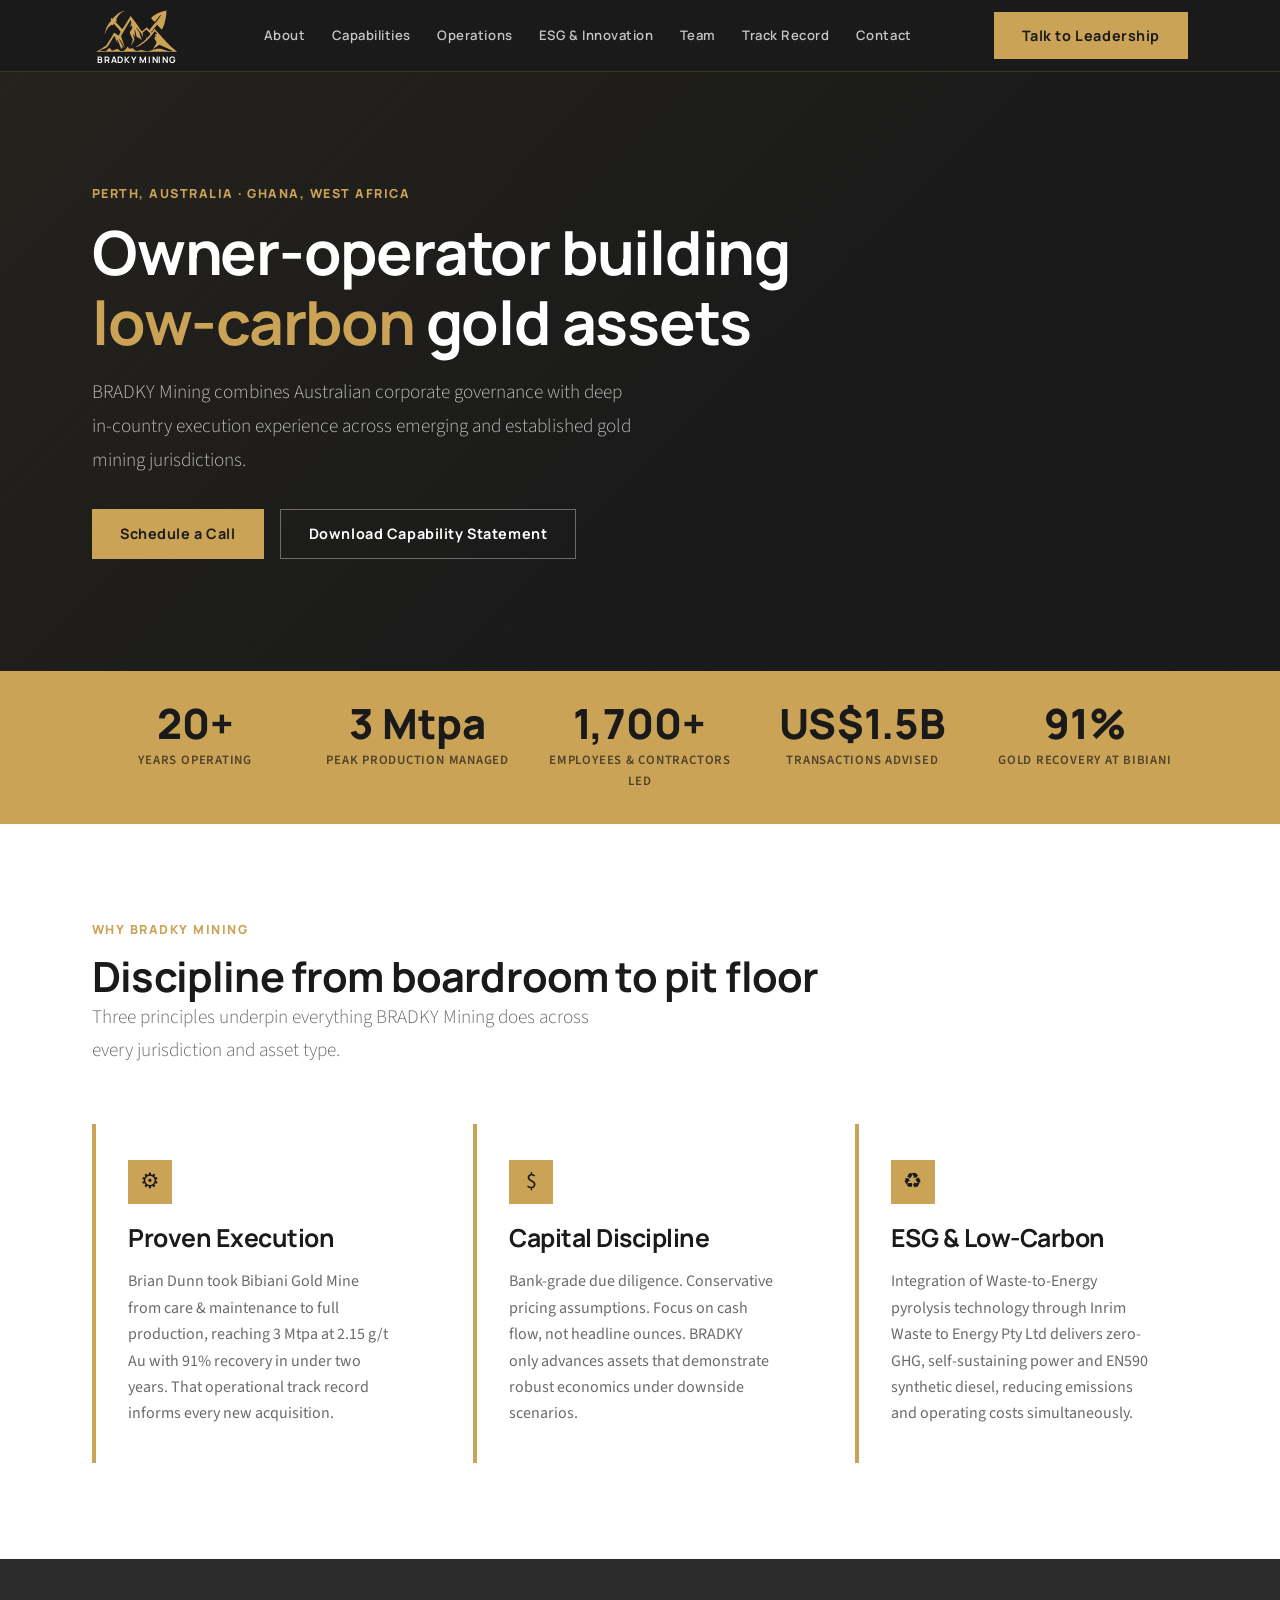
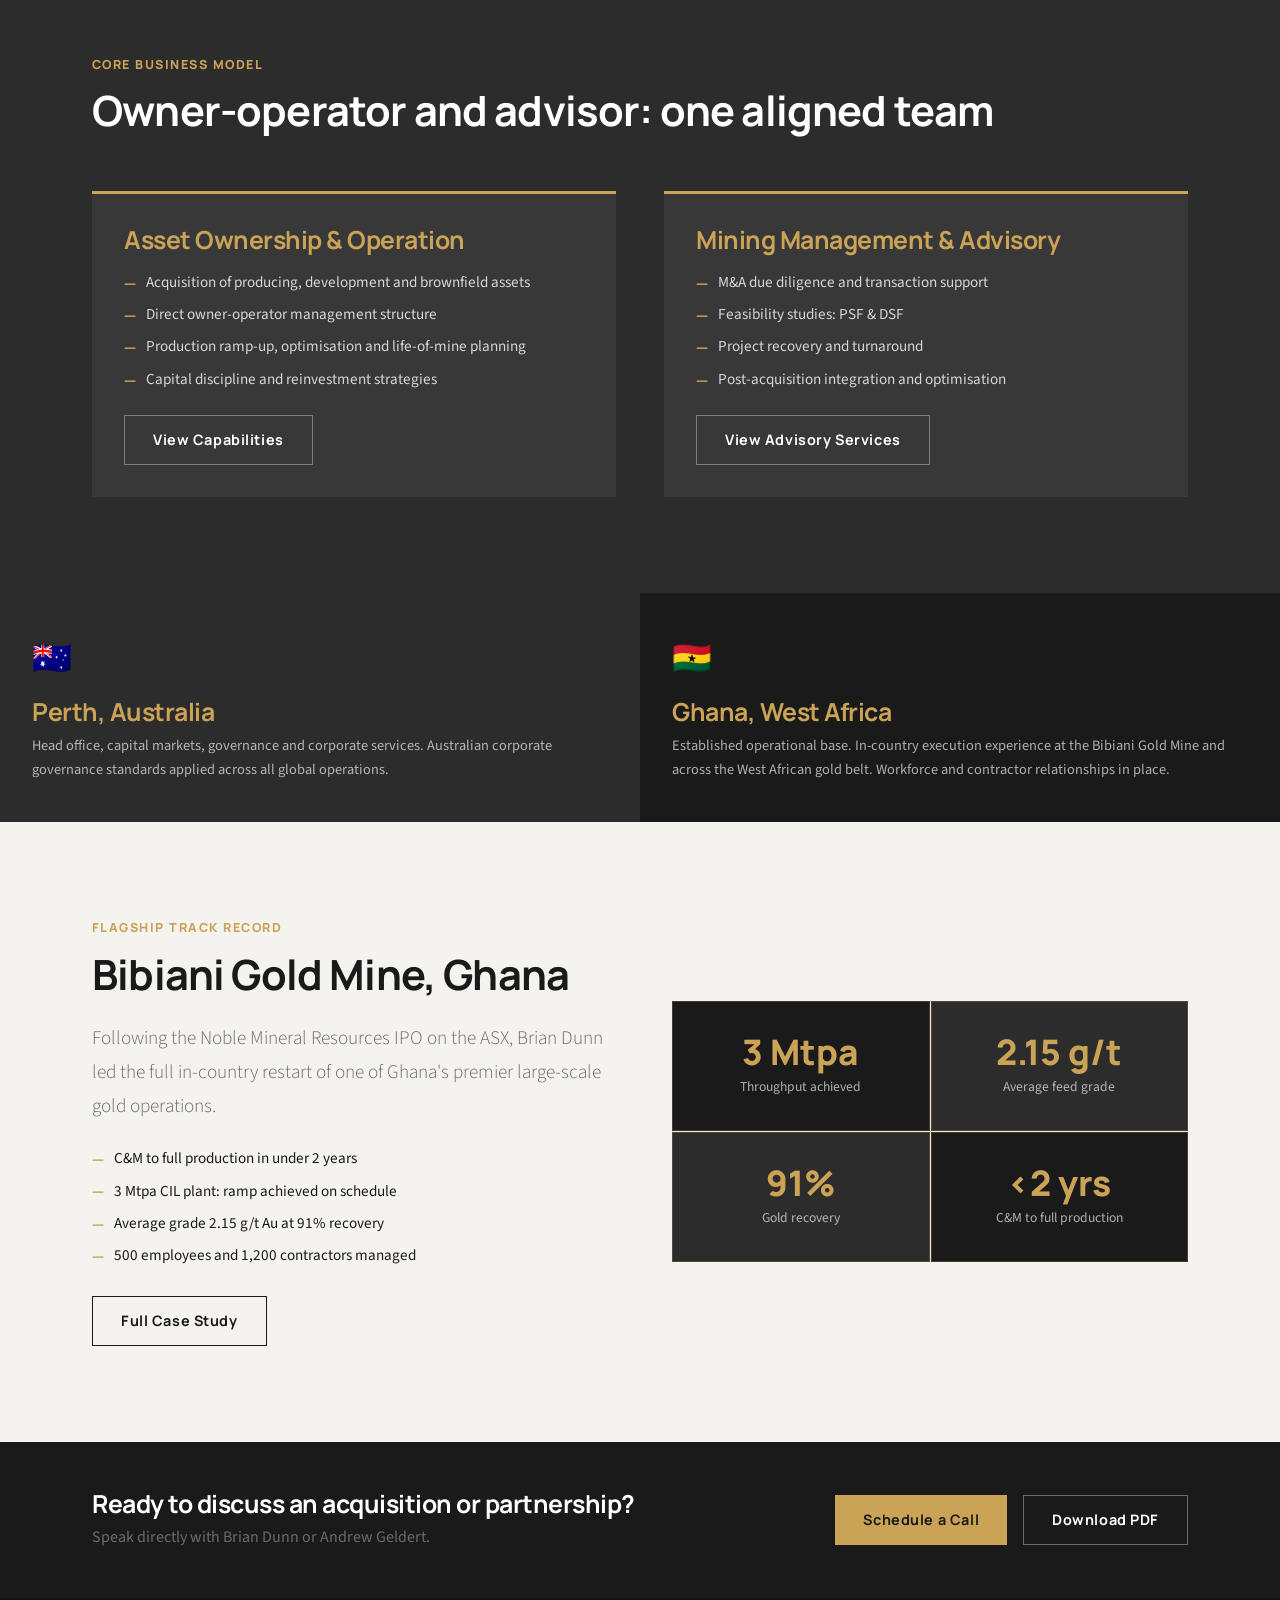
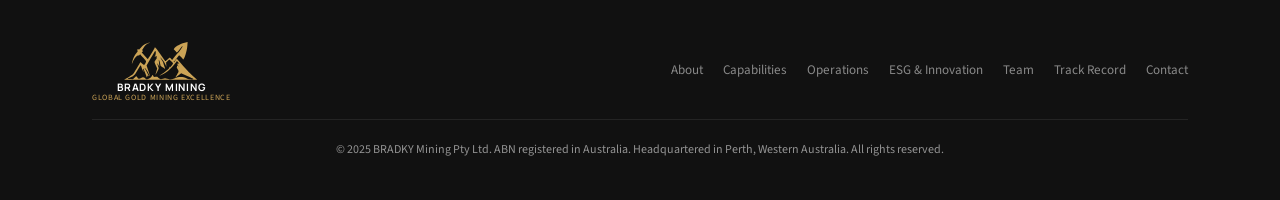
==== commit 49051c58: "cleaned up slop" ====
--- a/index.html
+++ b/index.html
@@ -3,7 +3,7 @@
 <head>
   <meta charset="UTF-8">
   <meta name="viewport" content="width=device-width, initial-scale=1.0">
-  <title>BRADKY Mining — Owner-Operator Building Low-Carbon Gold Assets</title>
+  <title>BRADKY Mining: Owner-Operator Building Low-Carbon Gold Assets</title>
   <meta name="description" content="BRADKY Mining acquires, develops and operates world-class gold mining assets. Australian governance. West Africa execution. ESG-led, low-carbon operation.">
   <link rel="stylesheet" href="css/style.css">
   <script type="application/ld+json">
@@ -14,8 +14,8 @@
     "url": "https://bradkymining.com",
     "address": { "@type": "PostalAddress", "addressLocality": "Perth", "addressRegion": "WA", "addressCountry": "AU" },
     "contactPoint": [
-      { "@type": "ContactPoint", "telephone": "+61439698681", "name": "Brian Dunn — Managing Director" },
-      { "@type": "ContactPoint", "telephone": "+61456265282", "name": "Andrew Geldert — CEO" }
+      { "@type": "ContactPoint", "telephone": "+61439698681", "name": "Brian Dunn, Managing Director" },
+      { "@type": "ContactPoint", "telephone": "+61456265282", "name": "Andrew Geldert, CEO" }
     ]
   }
   </script>
@@ -103,7 +103,7 @@
     <div class="section-header">
       <span class="eyebrow">Why BRADKY Mining</span>
       <h2>Discipline from boardroom to pit floor</h2>
-      <div class="gold-line"></div>
+
       <p class="lead">Three principles underpin everything BRADKY Mining does across every jurisdiction and asset type.</p>
     </div>
 
@@ -134,14 +134,12 @@
   <div class="container">
     <div class="section-header">
       <span class="eyebrow">Core Business Model</span>
-      <h2 class="text-white">Owner-operator and advisor — one aligned team</h2>
-      <div class="gold-line"></div>
+      <h2 class="text-white">Owner-operator and advisor: one aligned team</h2>
     </div>
 
     <div class="grid-2">
       <div class="card card--dark">
         <h3 class="text-gold">Asset Ownership &amp; Operation</h3>
-        <div class="gold-line mt-2"></div>
         <ul class="check-list check-list--dark mt-2">
           <li>Acquisition of producing, development and brownfield assets</li>
           <li>Direct owner-operator management structure</li>
@@ -153,10 +151,9 @@
 
       <div class="card card--dark">
         <h3 class="text-gold">Mining Management &amp; Advisory</h3>
-        <div class="gold-line mt-2"></div>
         <ul class="check-list check-list--dark mt-2">
           <li>M&amp;A due diligence and transaction support</li>
-          <li>Feasibility studies — PSF &amp; DSF</li>
+          <li>Feasibility studies: PSF &amp; DSF</li>
           <li>Project recovery and turnaround</li>
           <li>Post-acquisition integration and optimisation</li>
         </ul>
@@ -187,11 +184,10 @@
       <div>
         <span class="eyebrow">Flagship Track Record</span>
         <h2>Bibiani Gold Mine, Ghana</h2>
-        <div class="gold-line mt-2"></div>
         <p class="lead mt-3">Following the Noble Mineral Resources IPO on the ASX, Brian Dunn led the full in-country restart of one of Ghana's premier large-scale gold operations.</p>
         <ul class="check-list mt-3">
           <li>C&amp;M to full production in under 2 years</li>
-          <li>3 Mtpa CIL plant — ramp achieved on schedule</li>
+          <li>3 Mtpa CIL plant: ramp achieved on schedule</li>
           <li>Average grade 2.15 g/t Au at 91% recovery</li>
           <li>500 employees and 1,200 contractors managed</li>
         </ul>
--- a/css/style.css
+++ b/css/style.css
@@ -224,6 +224,7 @@
   flex-direction: column;
   align-items: center;
   gap: 0.18rem;
+  padding-block: 0.25rem;
   color: var(--gold);
 }
 
@@ -260,10 +261,13 @@
 
 .nav .brand-logo-name { white-space: nowrap; }
 .nav .brand-logo-tagline { display: none; }
+.nav .brand-logo-name { font-size: 0.56rem; }
 
 .brand-logo--nav {
-  width: clamp(5.5rem, 11vw, 7rem);
-  height: clamp(2.4rem, 4vw, 2.8rem);
+  width: clamp(4.6rem, 9vw, 5.6rem);
+  height: clamp(2.2rem, 4.4vw, 2.9rem);
+  max-height: 2.9rem;
+  object-fit: contain;
 }
 
 .nav__links {
@@ -704,9 +708,13 @@
 }
 
 .w2e-step__icon {
-  font-size: 2rem;
+  width: 32px;
+  height: 32px;
   margin-bottom: 0.5rem;
+  margin-left: auto;
+  margin-right: auto;
   display: block;
+  color: var(--gold);
 }
 
 .w2e-step h4 {
@@ -882,16 +890,7 @@
 .page-hero h1 { color: var(--white); margin-bottom: 0.6rem; }
 .page-hero .lead { color: rgba(255,255,255,0.65); }
 
-/* ── Dividers ────────────────────────────────────────────── */
-
-.gold-line {
-  width: 48px;
-  height: 3px;
-  background: var(--gold);
-  margin-bottom: 1.5rem;
-}
-
-.gold-line--center { margin-inline: auto; margin-bottom: 1.5rem; }
+
 
 /* ── Footer ──────────────────────────────────────────────── */
 
@@ -920,6 +919,7 @@
 .brand-logo--footer {
   width: clamp(5.5rem, 9vw, 6.5rem);
   height: clamp(2.25rem, 3.6vw, 2.6rem);
+  object-fit: contain;
 }
 
 .footer__links {
@@ -988,11 +988,12 @@
   .nav__cta { display: none; }
   .nav__logo { gap: 0.08rem; }
   .nav .brand-logo--nav {
-    width: 4.9rem;
-    height: 1.9rem;
+    width: 4.1rem;
+    height: 2.3rem;
+    max-height: 2.3rem;
   }
   .nav .brand-logo-name {
-    font-size: 0.52rem;
+    font-size: 0.48rem;
     letter-spacing: 0.06em;
   }
   .nav .brand-logo-tagline { display: none; }
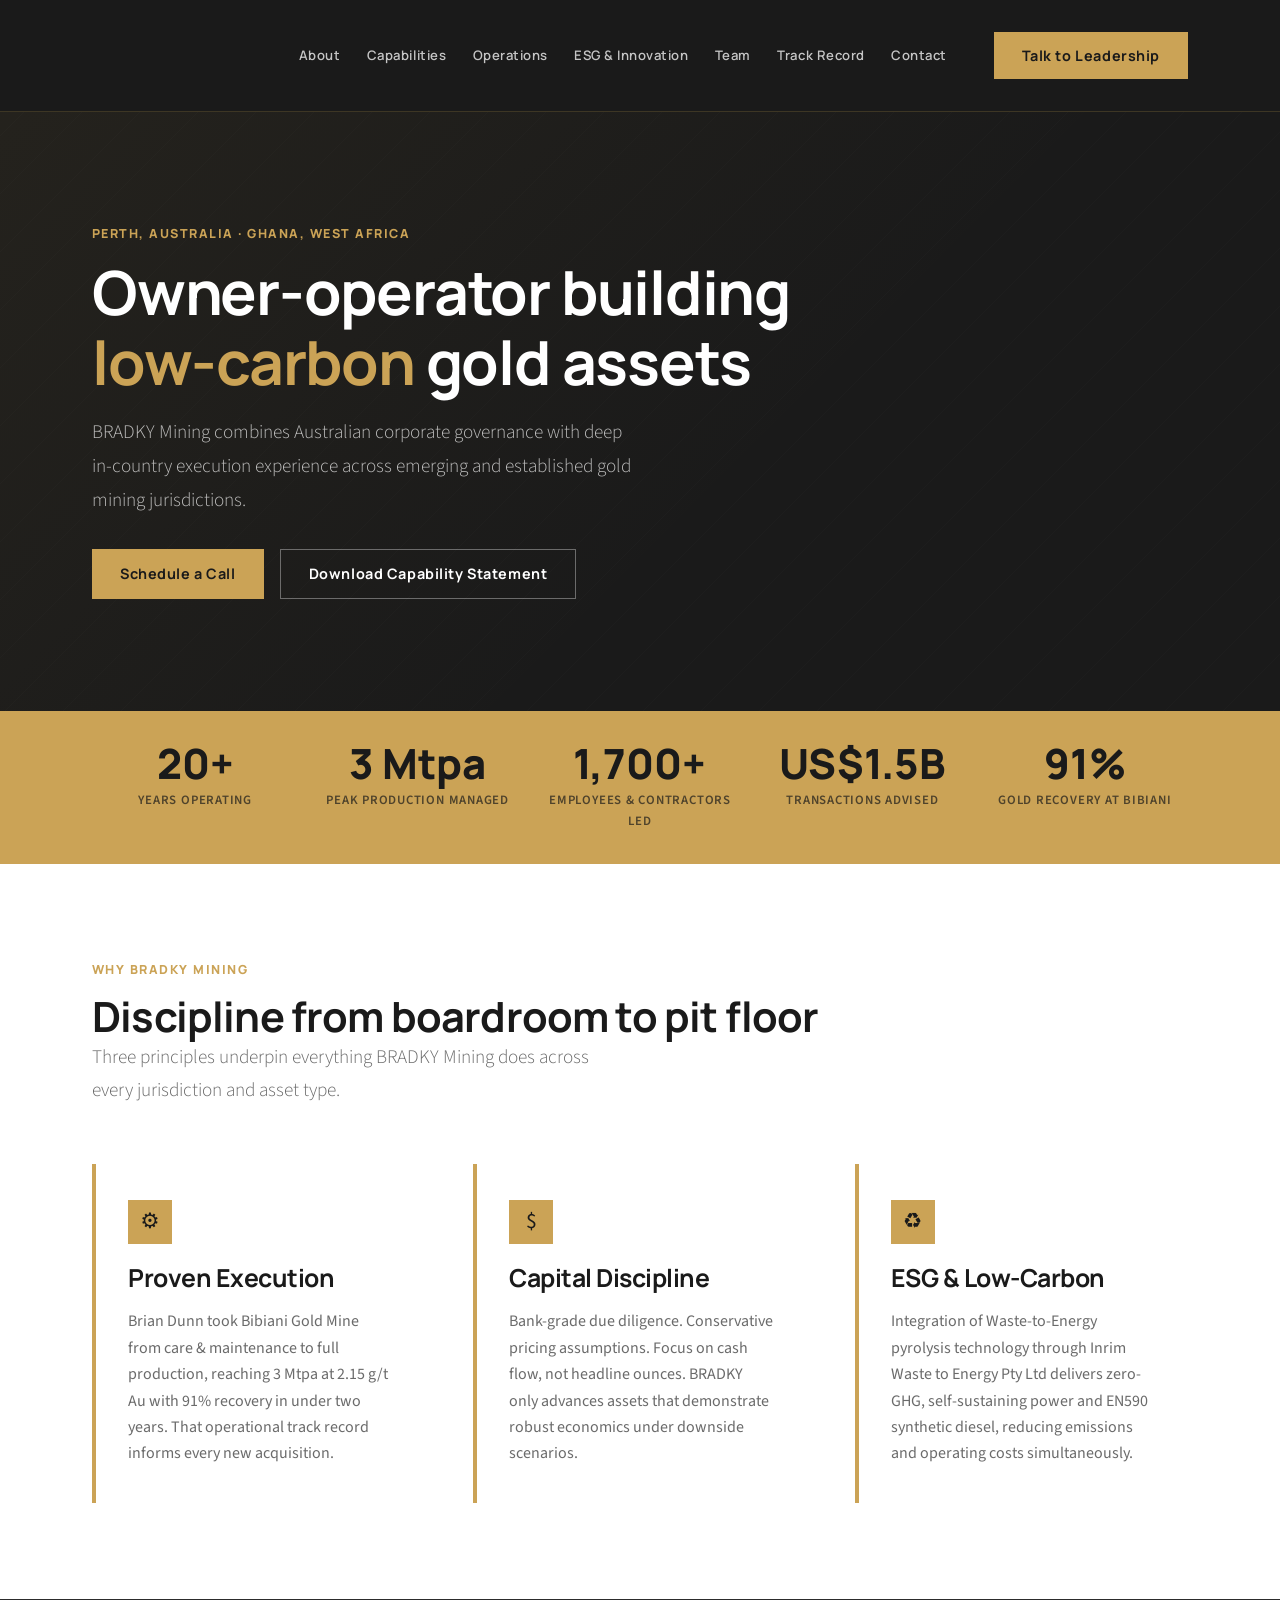
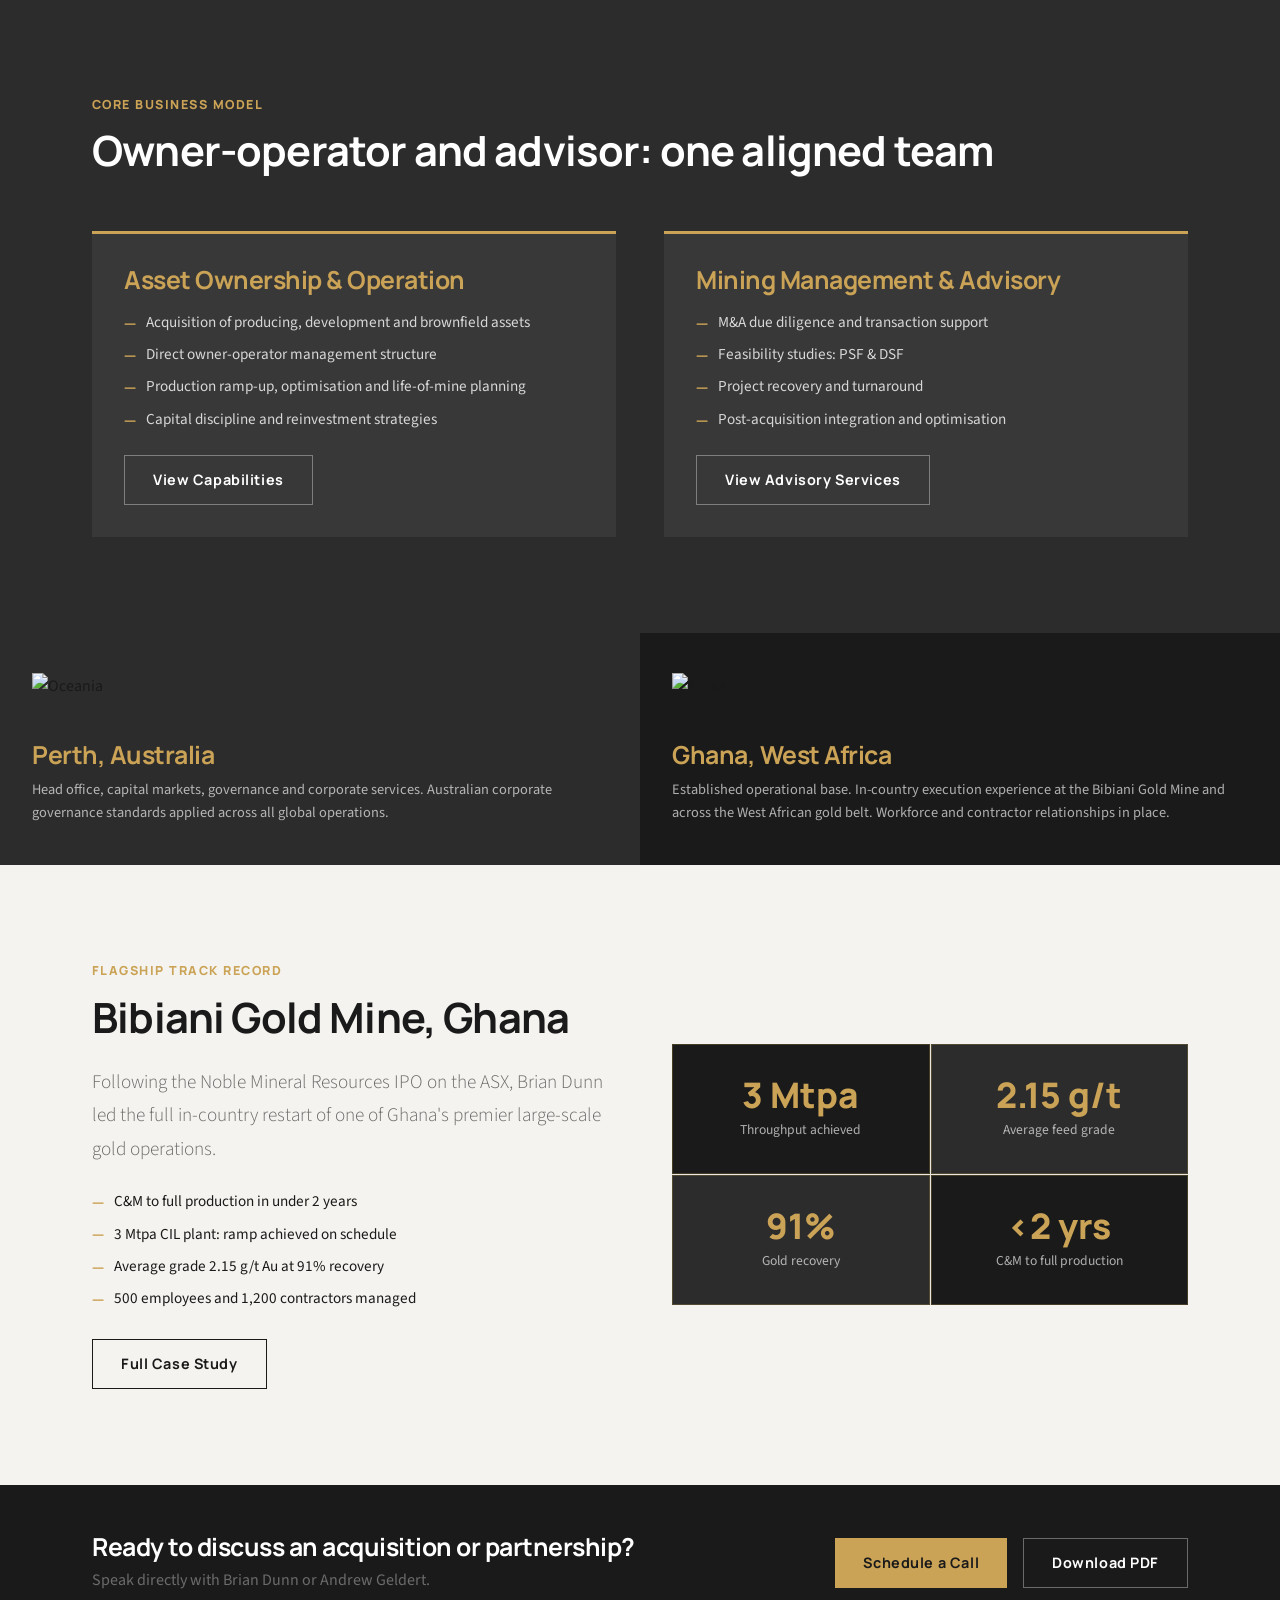
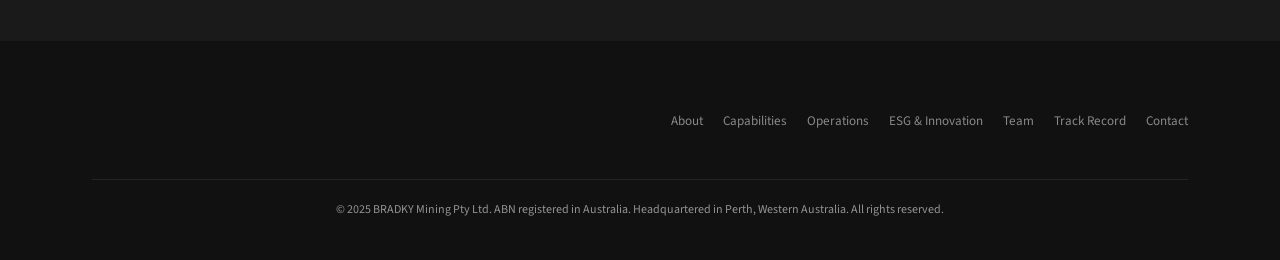
==== commit a3259e13: "updated website with logo" ====
--- a/index.html
+++ b/index.html
@@ -26,11 +26,7 @@
 <nav class="nav">
   <div class="nav__inner">
     <a href="index.html" class="nav__logo" aria-label="BRADKY Mining home">
-      <img src="assets/bradky-tmp.svg" class="brand-logo brand-logo--nav" alt="" aria-hidden="true">
-      <span class="brand-logo-text" aria-hidden="true">
-      <span class="brand-logo-name">BRADKY Mining</span>
-      <span class="brand-logo-tagline">global gold mining excellence</span>
-      </span>
+      <img src="assets/bradky-mining-logo.png" class="brand-logo brand-logo--nav" alt="" aria-hidden="true">
       <span class="sr-only">BRADKY Mining Pty Ltd</span>
     </a>
 
@@ -166,12 +162,16 @@
 <!-- ── Geographic Footprint ────────────────────────────────── -->
 <div class="footprint">
   <div class="footprint__item">
-    <div class="footprint__flag">🇦🇺</div>
+    <div class="footprint__flag">
+      <img src="assets/continent-oceania.svg" class="continent-icon" alt="Oceania">
+    </div>
     <h3>Perth, Australia</h3>
     <p>Head office, capital markets, governance and corporate services. Australian corporate governance standards applied across all global operations.</p>
   </div>
   <div class="footprint__item">
-    <div class="footprint__flag">🇬🇭</div>
+    <div class="footprint__flag">
+      <img src="assets/continent-africa.svg" class="continent-icon" alt="Africa">
+    </div>
     <h3>Ghana, West Africa</h3>
     <p>Established operational base. In-country execution experience at the Bibiani Gold Mine and across the West African gold belt. Workforce and contractor relationships in place.</p>
   </div>
@@ -237,11 +237,7 @@
   <div class="container">
     <div class="footer__inner">
       <a href="index.html" class="footer__logo" aria-label="BRADKY Mining home">
-        <img src="assets/bradky-tmp.svg" class="brand-logo brand-logo--footer" alt="" aria-hidden="true">
-        <span class="brand-logo-text" aria-hidden="true">
-        <span class="brand-logo-name">BRADKY Mining</span>
-        <span class="brand-logo-tagline">global gold mining excellence</span>
-        </span>
+        <img src="assets/bradky-mining-logo.png" class="brand-logo brand-logo--footer" alt="" aria-hidden="true">
         <span class="sr-only">BRADKY Mining Pty Ltd</span>
       </a>
       <nav class="footer__links">
--- a/css/style.css
+++ b/css/style.css
@@ -38,7 +38,7 @@
   --offwhite:  #F4F3EF;
   --white:     #FFFFFF;
 
-  --nav-h: 72px;
+  --nav-h: 112px;
   --max-w: 1160px;
   --gap:   clamp(1.5rem, 4vw, 3rem);
   --section-pad: clamp(3.5rem, 8vw, 6rem);
@@ -233,41 +233,10 @@
   line-height: 0;
 }
 
-.brand-logo { object-fit: contain; }
-
-.brand-logo-text {
-  display: flex;
-  flex-direction: column;
-  align-items: center;
-  line-height: 1.12;
-  text-align: center;
-}
-
-.brand-logo-name {
-  font-family: 'Manrope', sans-serif;
-  font-size: 0.64rem;
-  font-weight: 700;
-  letter-spacing: 0.08em;
-  text-transform: uppercase;
-  color: var(--white);
-}
-
-.brand-logo-tagline {
-  font-size: 0.5rem;
-  letter-spacing: 0.08em;
-  text-transform: uppercase;
-  color: var(--gold);
-}
-
-.nav .brand-logo-name { white-space: nowrap; }
-.nav .brand-logo-tagline { display: none; }
-.nav .brand-logo-name { font-size: 0.56rem; }
 
 .brand-logo--nav {
-  width: clamp(4.6rem, 9vw, 5.6rem);
-  height: clamp(2.2rem, 4.4vw, 2.9rem);
-  max-height: 2.9rem;
-  object-fit: contain;
+  width: clamp(7.5rem, 15vw, 10rem);
+  height: auto;
 }
 
 .nav__links {
@@ -485,7 +454,13 @@
 .footprint__item:last-child  { background: var(--charcoal); }
 
 .footprint__flag {
-  font-size: 2rem;
+  margin-bottom: 0.75rem;
+}
+
+.continent-icon {
+  display: block;
+  height: 3.5rem;
+  width: auto;
   margin-bottom: 0.75rem;
 }
 
@@ -917,9 +892,8 @@
 }
 
 .brand-logo--footer {
-  width: clamp(5.5rem, 9vw, 6.5rem);
-  height: clamp(2.25rem, 3.6vw, 2.6rem);
-  object-fit: contain;
+  height: clamp(4.2rem, 6.75vw, 5.1rem);
+  width: auto;
 }
 
 .footer__links {
@@ -988,15 +962,9 @@
   .nav__cta { display: none; }
   .nav__logo { gap: 0.08rem; }
   .nav .brand-logo--nav {
-    width: 4.1rem;
-    height: 2.3rem;
-    max-height: 2.3rem;
+    width: 6rem;
+    height: auto;
   }
-  .nav .brand-logo-name {
-    font-size: 0.48rem;
-    letter-spacing: 0.06em;
-  }
-  .nav .brand-logo-tagline { display: none; }
 
   .w2e-step + .w2e-step::before { display: none; }
 
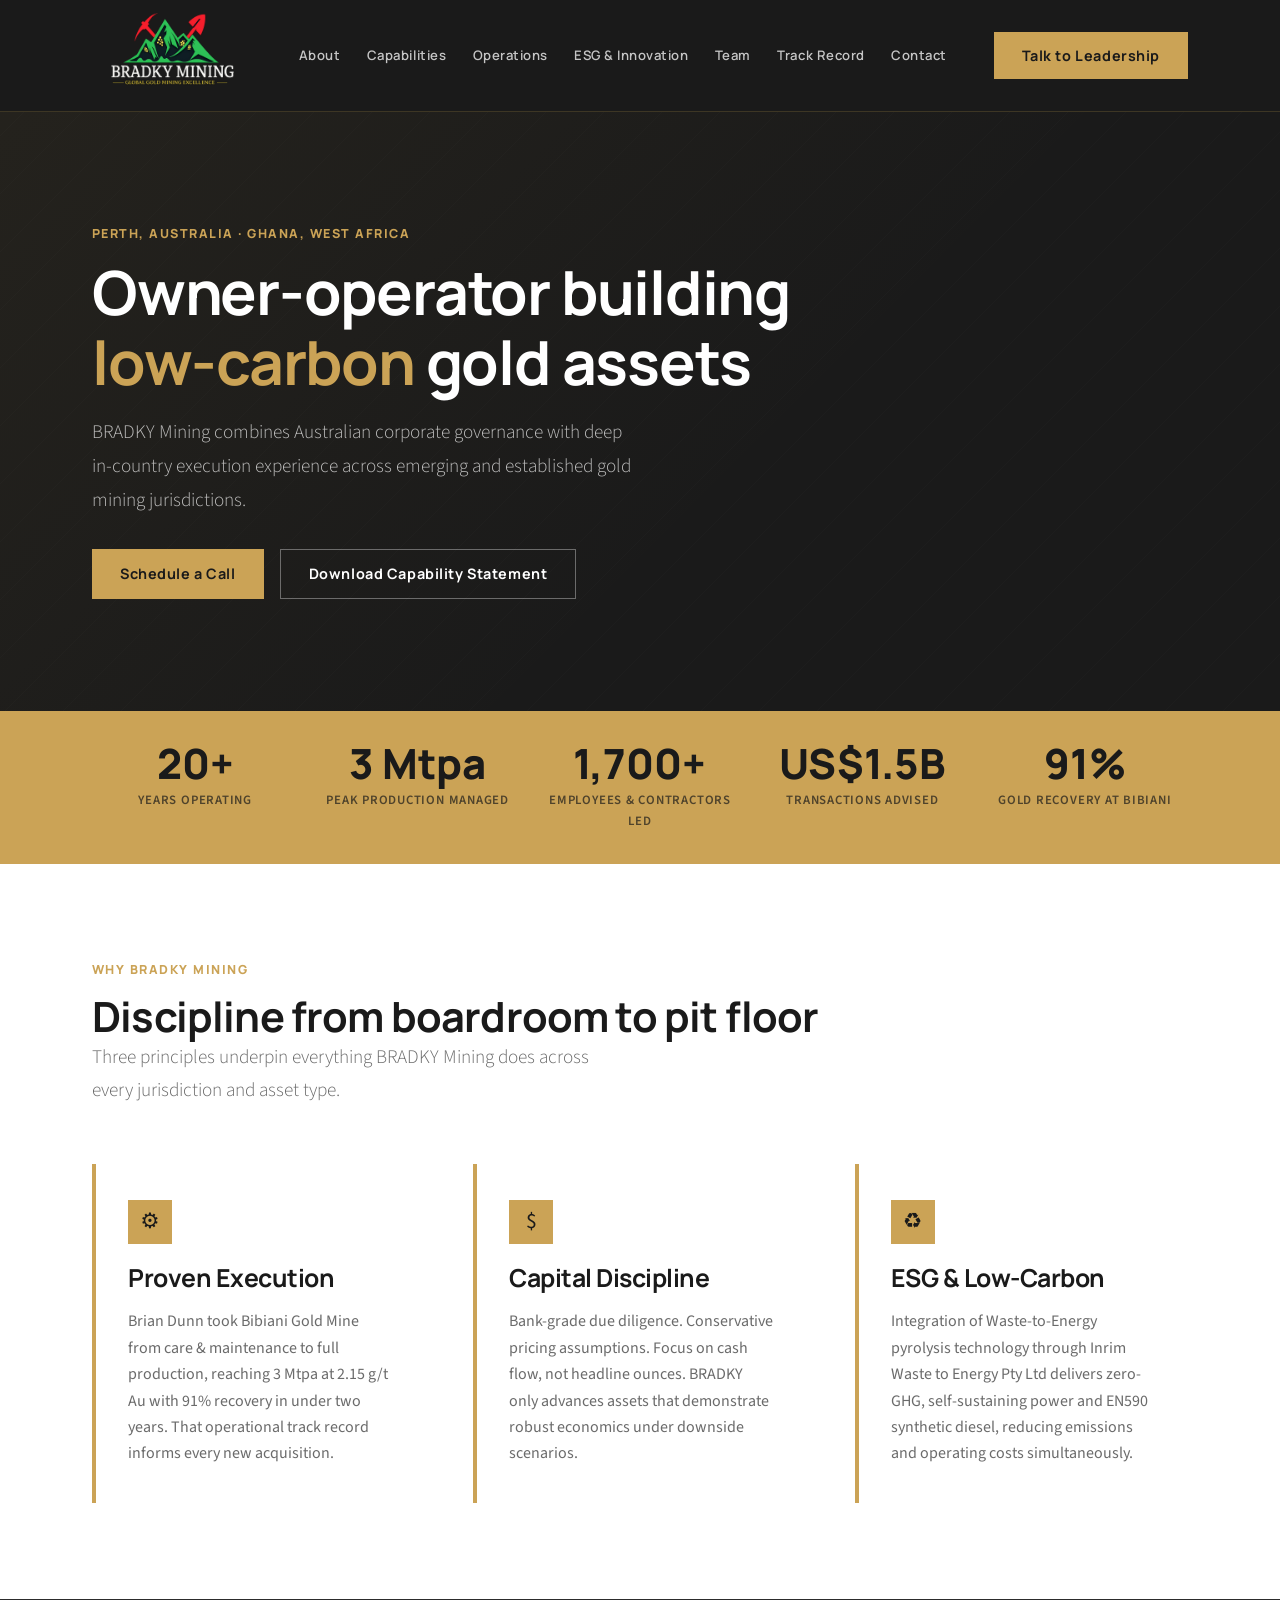
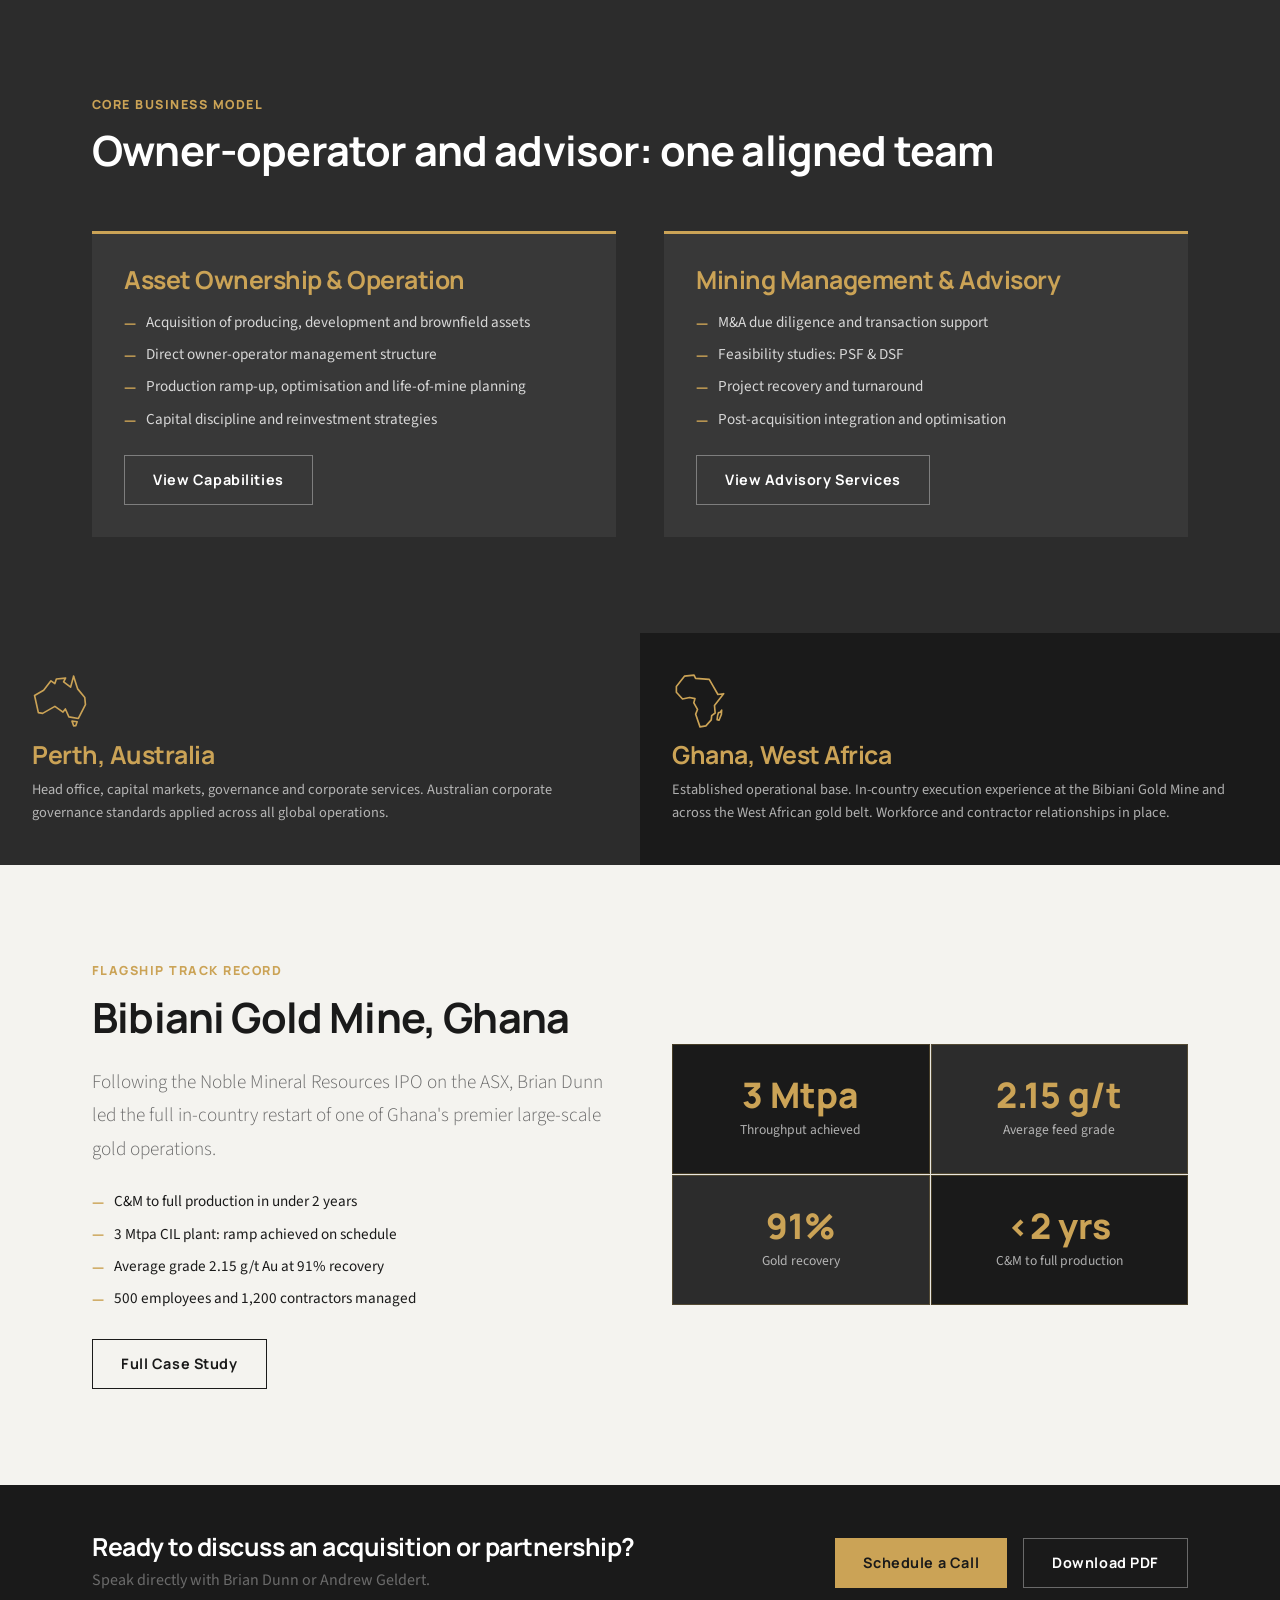
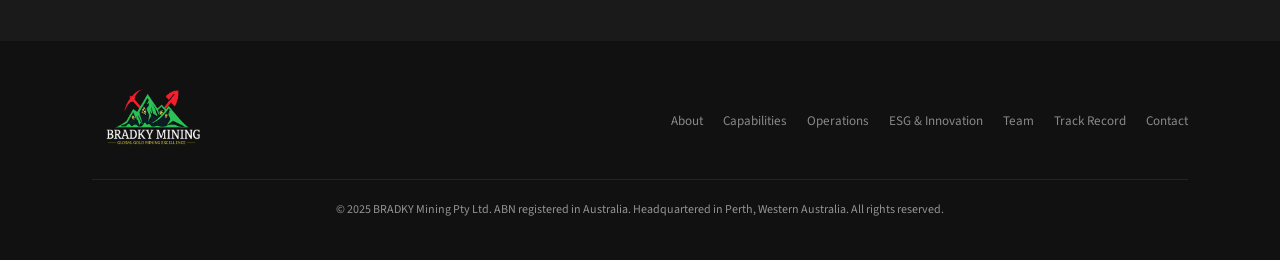
==== commit 377c169f: "commit" ====
--- a/index.html
+++ b/index.html
@@ -5,6 +5,12 @@
   <meta name="viewport" content="width=device-width, initial-scale=1.0">
   <title>BRADKY Mining: Owner-Operator Building Low-Carbon Gold Assets</title>
   <meta name="description" content="BRADKY Mining acquires, develops and operates world-class gold mining assets. Australian governance. West Africa execution. ESG-led, low-carbon operation.">
+  <link rel="canonical" href="https://bradkymining.com/">
+  <meta property="og:type" content="website">
+  <meta property="og:url" content="https://bradkymining.com/">
+  <meta property="og:title" content="BRADKY Mining: Owner-Operator Building Low-Carbon Gold Assets">
+  <meta property="og:description" content="BRADKY Mining acquires, develops and operates world-class gold mining assets. Australian governance. West Africa execution. ESG-led, low-carbon operation.">
+  <meta property="og:image" content="https://bradkymining.com/assets/bradky-mining-logo.png">
   <link rel="stylesheet" href="css/style.css">
   <script type="application/ld+json">
   {
